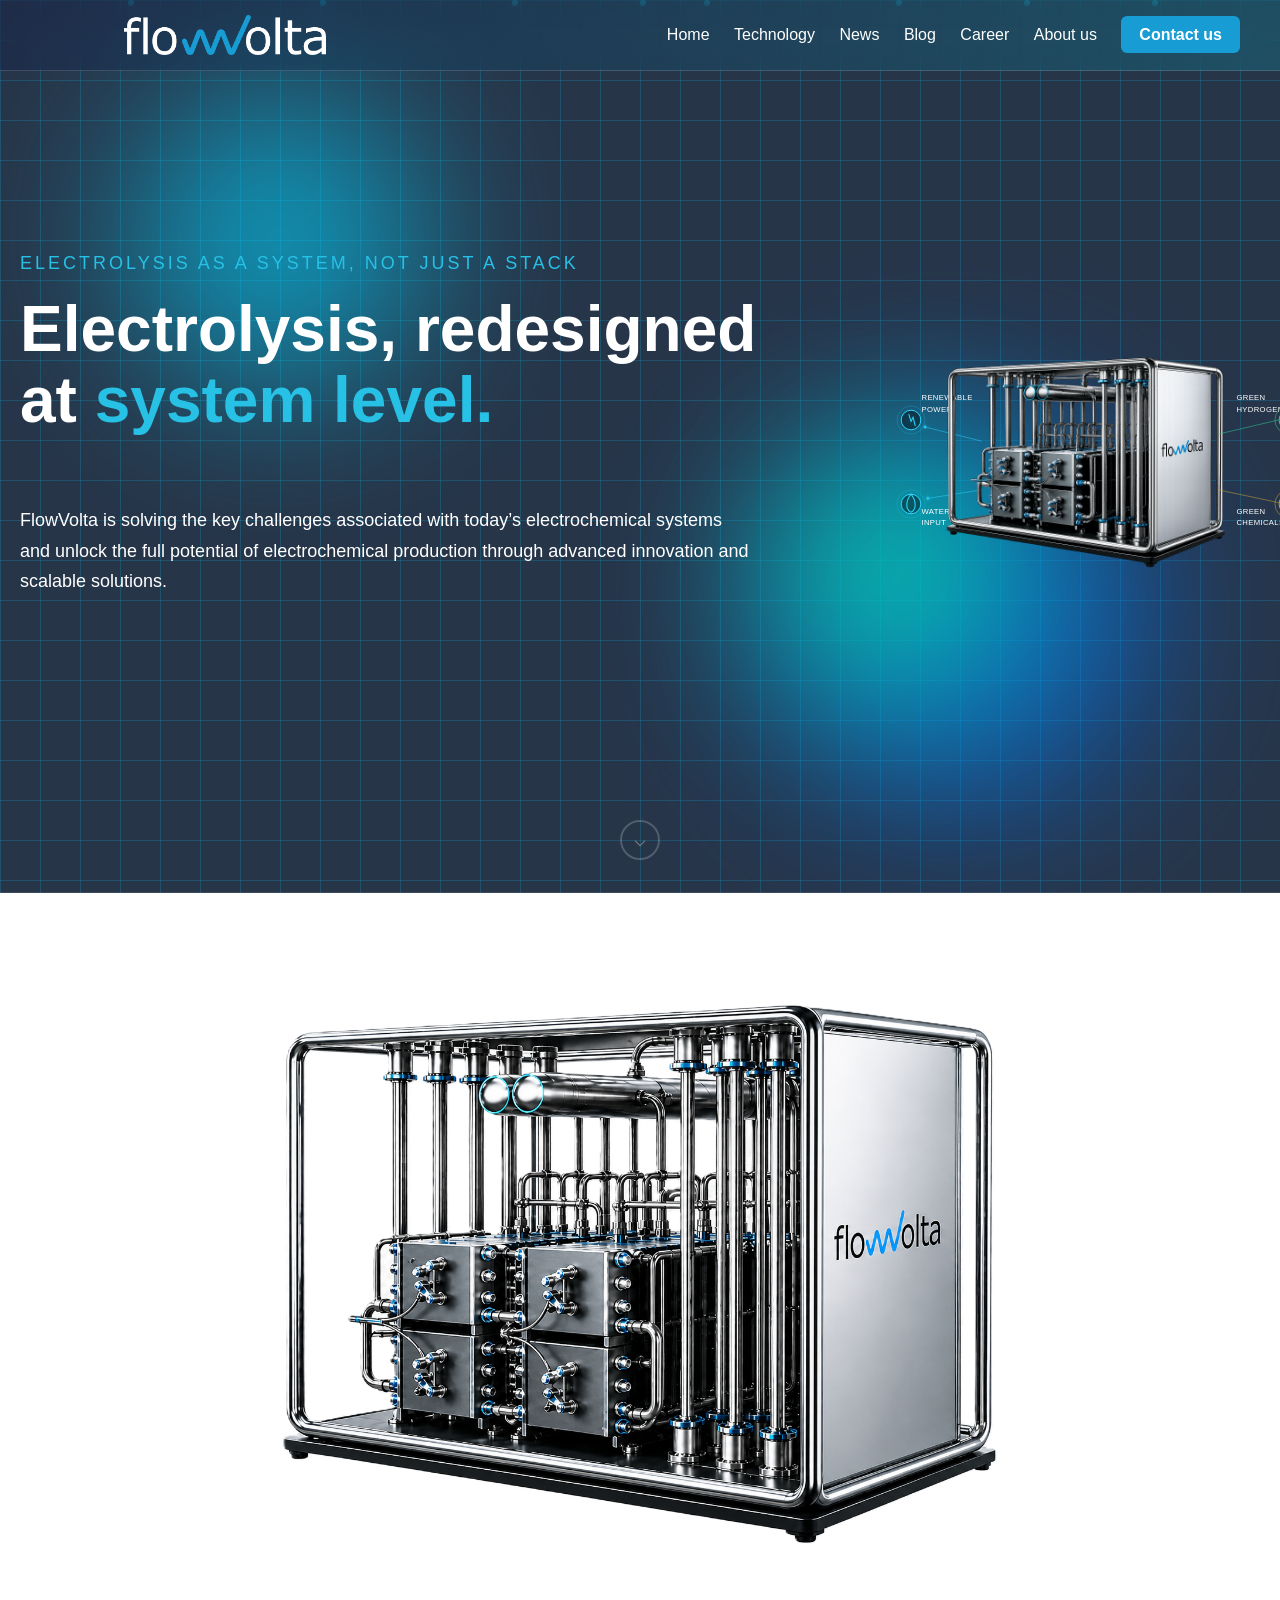
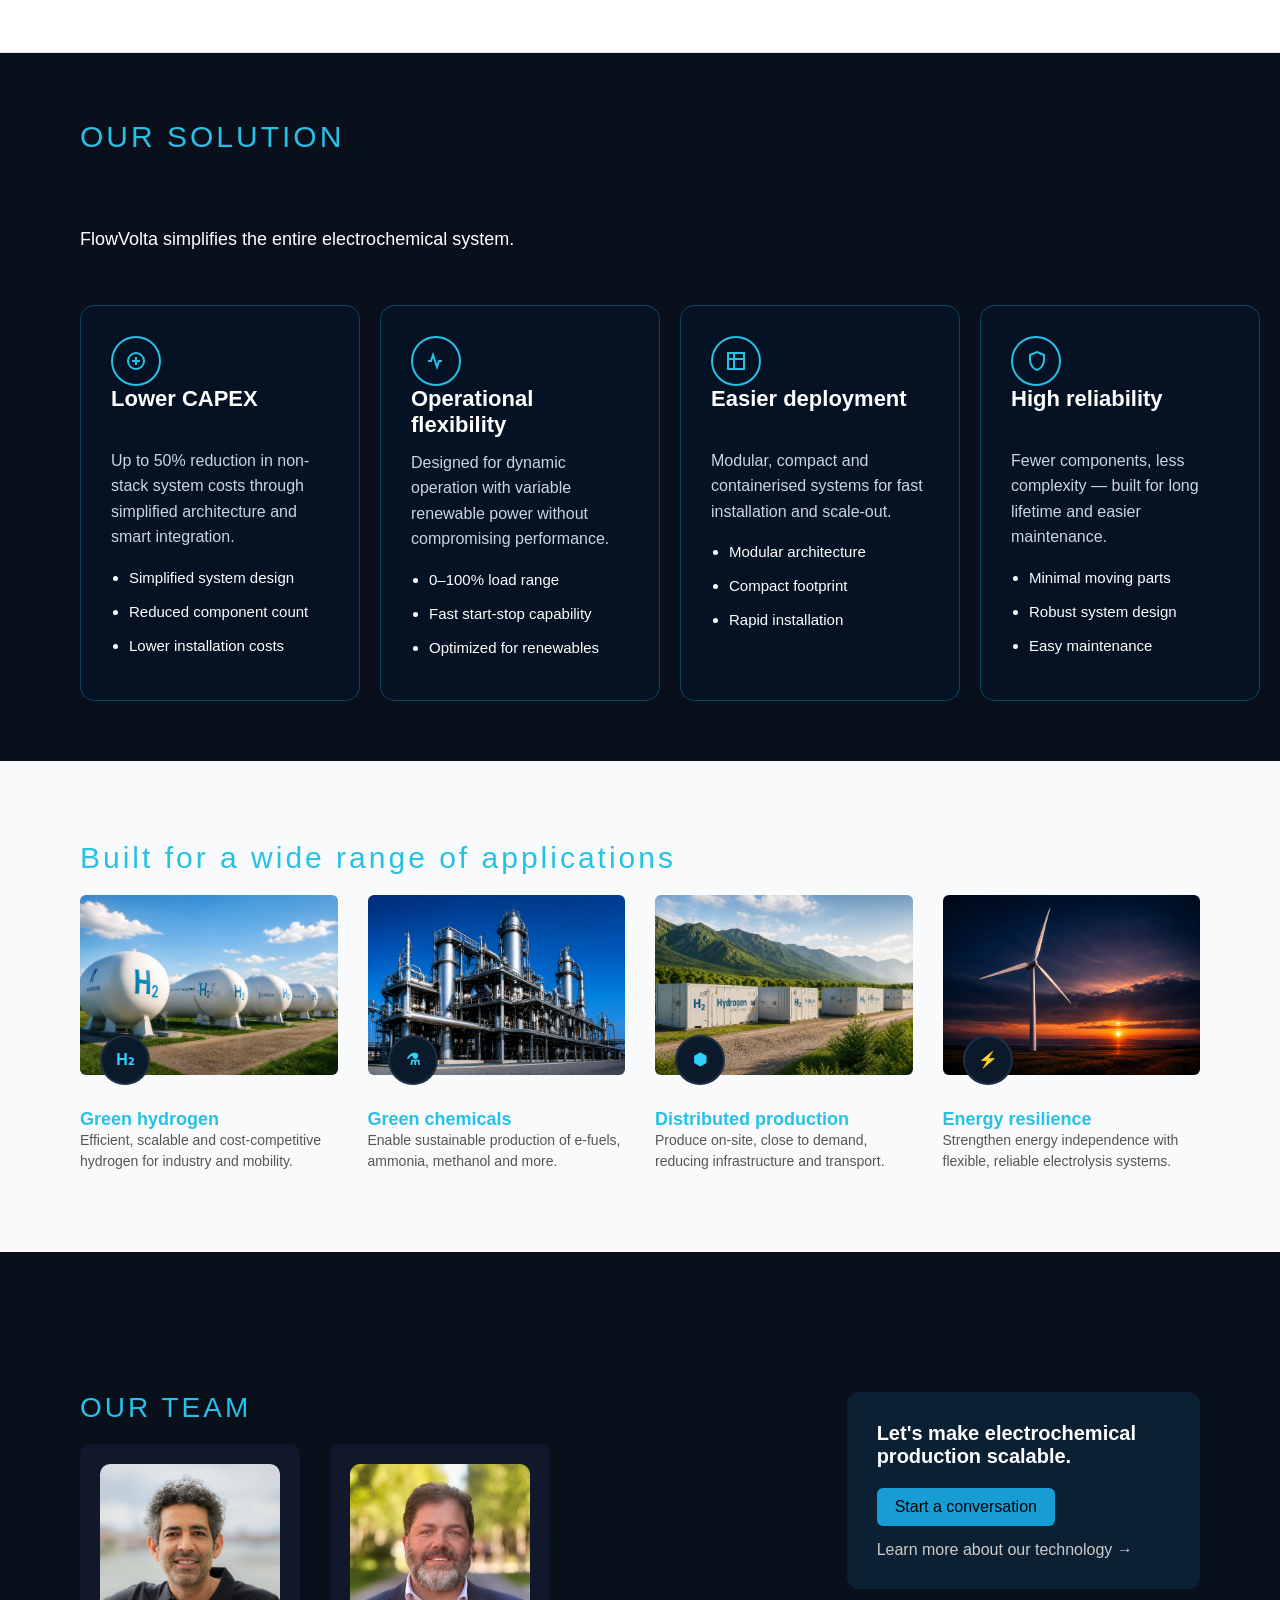
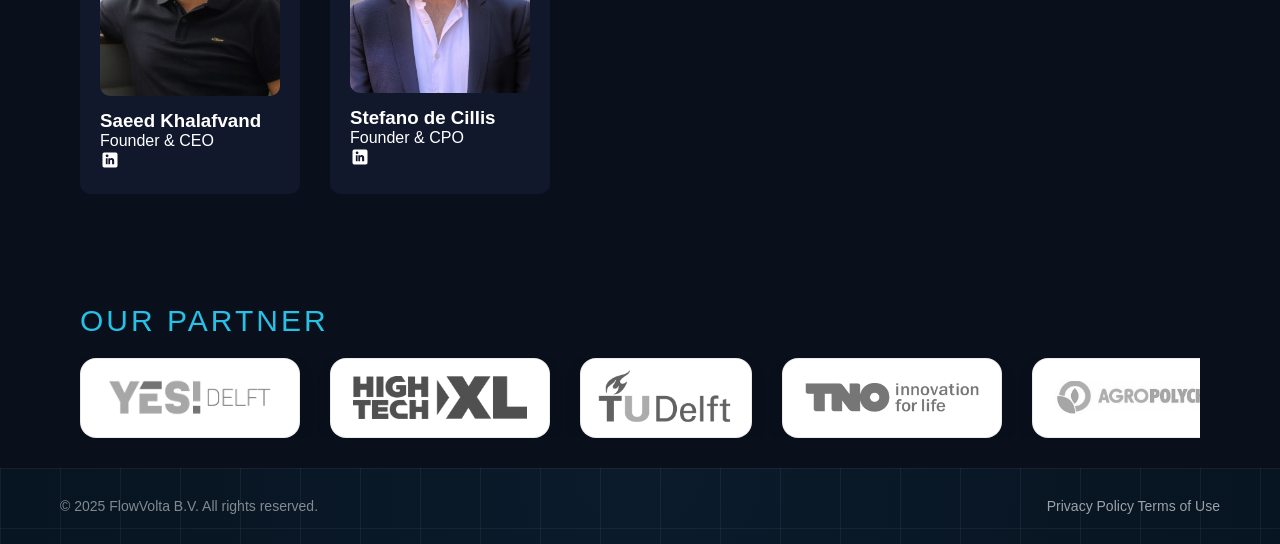
==== index.html @ 99a36519 "First commit" ====
<!DOCTYPE html>
<html lang="en">
<head>
  <meta charset="UTF-8" />
  <link rel="stylesheet" href="styles.css" />
  <meta name="viewport" content="width=device-width, initial-scale=1.0" />
  <title>FlowVolta Home</title>
  <link rel="icon" type="image/webp" href="assets/flwv.webp">
</head>

<style>
.applications {
  padding: 80px 80px;
  background: #f8fafc;
}

.applications-title {
  font-size: 14px;
  text-transform: uppercase;
  color: #2bd4ff;
  margin-bottom: 40px;
  letter-spacing: 1px;
}

.app-card-title {
  color: #27c1e6;
}

/* GRID */
.applications-grid {
  display: grid;
  grid-template-columns: repeat(4, 1fr);
  gap: 30px;
}

/* CARD */
.app-card {
  position: relative;
}

.app-card img {
  width: 100%;
  height: 180px;
  object-fit: cover;
  border-radius: 6px;
}

/* ICON */
.app-icon {
  position: absolute;
  top: 140px;
  left: 20px;
  background: #0b1a2b;
  color: #2bd4ff;
  width: 50px;
  height: 50px;
  border-radius: 50%;
  display: flex;
  align-items: center;
  justify-content: center;
  font-weight: bold;
  border: 2px solid #1f2f44;
}

/* TEXT */
.app-card h3 {
  margin-top: 30px;
  font-size: 18px;
  font-weight: 600;
}

.app-card p {
  font-size: 14px;
  color: #555;
  line-height: 1.5;
}
</style>

<body>

<header>
  <a href="index.html" class="logo">
    <img src="assets/flowvolta_logo.webp" alt="FlowVolta logo" />
    <h1></h1>
  </a>

  <nav>
    <a href="index.html">Home</a>
    <a href="technology.html">Technology</a>
    <a href="news.html">News</a>
	<a href="blog.html">Blog</a>
	<a href="career.html">Career</a>
    <a href="about.html">About us</a>
    <a href="contact.html" class="contact-btn">Contact us</a>
  </nav>
</header>

<div class="background">
  <div class="blob blob1"></div>
  <div class="blob blob2"></div>
  <div class="blob blob3"></div>

  <div class="particles">
    <span></span><span></span><span></span><span></span>
    <span></span><span></span><span></span><span></span>
  </div>
</div>

<section class="hero">

  <div class="hero-container">

    <!-- LEFT: subtitle -->
    <div class="hero-left">
      <div class="subtitle2">
        ELECTROLYSIS AS A SYSTEM, NOT JUST A STACK
      </div>
    </div>

    <!-- CENTER: main title -->
    <div class="hero-text">
      <h1>
        Electrolysis,&nbsp;redesigned<br>
        at&nbsp;<span>system&nbsp;level.</span>
      </h1>
    </div>

    <!-- RIGHT: description -->
    <div class="hero-right">
	<div class="content">
      <p>
        FlowVolta is solving the key challenges associated with today’s electrochemical systems and unlock the 
		full potential of electrochemical production through advanced innovation and scalable solutions.
      </p>
    </div>
	</div>

  </div>
<section class="electrolysis-section">
    <svg id="svgRoot" class="electrolysis-svg" viewBox="0 0 800 600" preserveAspectRatio="xMidYMid meet" role="img" aria-label="Electrolysis diagram">
      <defs>
        <!-- arrow -->
        <marker id="arrow" viewBox="0 0 10 10" refX="9" refY="5" markerWidth="6" markerHeight="6" orient="auto-start-reverse">
          <path d="M 0 0 L 10 5 L 0 10 z" fill="currentColor"/>
        </marker>

        <!-- subtle glow -->
        <filter id="softGlow">
          <feGaussianBlur id="softGlowBlur" stdDeviation="3" result="blur"/>
          <feMerge>
            <feMergeNode in="blur"/>
            <feMergeNode in="SourceGraphic"/>
          </feMerge>
        </filter>
      </defs>

      <!-- LEFT INPUTS -->
      <g class="input">
        <!-- RENEWABLE POWER -->
        <g id="gRenewable">
          <circle id="rpRing" class="node-ring" />
          <circle id="rpCore" class="node-core" />
          <circle id="rpGlow" class="node-glow" />

          <!-- icon -->
          <path id="rpIcon" stroke="currentColor" stroke-width="1.5" stroke-linecap="round" fill="none"></path>

          <text id="rpText1"></text>
          <text id="rpText2"></text>

          <path id="rpLine" class="flow-line"></path>
          <circle id="rpParticle" class="flow-particle" r="2" fill="currentColor"></circle>
        </g>

        <!-- WATER INPUT -->
        <g id="gWater">
          <circle id="wRing" class="node-ring" />
          <circle id="wCore" class="node-core" />
          <circle id="wGlow" class="node-glow" />

          <path id="wIcon" stroke="currentColor" fill="none" stroke-width="1.5"></path>

          <text id="wText1"></text>
          <text id="wText2"></text>

          <path id="wLine" class="flow-line"></path>
          <circle id="wParticle" class="flow-particle delay" r="2" fill="currentColor"></circle>
        </g>
      </g>

      <!-- CENTER IMAGE -->
       <image
    id="centerImg"
    href=""
    x="0"
    y="0"
    width="0"
    height="0"
    preserveAspectRatio="xMidYMid meet"
  />

      <!-- RIGHT OUTPUTS -->
      <g class="output1" id="gHydrogen">
        <circle id="hRing" class="node-ring" />
        <circle id="hCore" class="node-core" />
        <circle id="hGlow" class="node-glow" />

        <text id="hSymbol" text-anchor="middle"></text>
        <text id="hSub" font-size="7"></text>

        <text id="hText1"></text>
        <text id="hText2"></text>

        <path id="hLine" class="flow-line"></path>

        <!-- pulse -->
        <circle id="hPulse" class="pulse-ring"></circle>
      </g>

      <g class="output2" id="gChem">
        <circle id="cRing" class="node-ring" />
        <circle id="cCore" class="node-core" />
        <circle id="cGlow" class="node-glow" />

        <path id="cIcon" stroke="currentColor" fill="none"></path>

        <text id="cText1"></text>
        <text id="cText2"></text>

        <path id="cLine" class="flow-line"></path>

        <!-- pulse -->
        <circle id="cPulse" class="pulse-ring delay"></circle>
      </g>
    </svg>
  </section>


  <!-- Scroll button -->
  <a href="#next-section" class="scroll-wrap">
    <div class="scroll-button">
      <span>⌵</span>
    </div>
  </a>

</section>
<!---------------->

<section id="next-section" class="cube-section2">
	<img id="cube_big" src="assets/cube_big.png" alt="Cube big" style="width: 900px; height: auto;" />

</section>
<!---------------->

<div class="wrapper">
  <div class="subtitle">OUR SOLUTION</div>

  <div class="content">
    FlowVolta simplifies the entire electrochemical system.
  </div>

  <div class="container">

    <!-- Card 1 -->
    <div class="card">
      <div class="icon">
        <svg width="22" height="22" stroke="#27c1e6" fill="none" stroke-width="2">
          <circle cx="11" cy="11" r="8" />
          <path d="M11 7v8M7 11h8" />
        </svg>
      </div>

      <h3>Lower CAPEX</h3>
      <p>
        Up to 50% reduction in non-stack system costs through simplified architecture and smart integration.
      </p>

      <ul>
        <li>Simplified system design</li>
        <li>Reduced component count</li>
        <li>Lower installation costs</li>
      </ul>
    </div>

    <!-- Card 2 -->
    <div class="card">
      <div class="icon">
        <svg width="22" height="22" stroke="#27c1e6" fill="none" stroke-width="2">
          <path d="M3 11h3l2-6 4 12 2-6h3" />
        </svg>
      </div>

      <h3>Operational flexibility</h3>
      <p>
        Designed for dynamic operation with variable renewable power without compromising performance.
      </p>

      <ul>
        <li>0–100% load range</li>
        <li>Fast start-stop capability</li>
        <li>Optimized for renewables</li>
      </ul>
    </div>

    <!-- Card 3 -->
    <div class="card">
      <div class="icon">
        <svg width="22" height="22" stroke="#27c1e6" fill="none" stroke-width="2">
          <path d="M3 3h16v16H3z" />
          <path d="M3 9h16M9 3v16" />
        </svg>
      </div>

      <h3>Easier deployment</h3>
      <p>
        Modular, compact and containerised systems for fast installation and scale-out.
      </p>

      <ul>
        <li>Modular architecture</li>
        <li>Compact footprint</li>
        <li>Rapid installation</li>
      </ul>
    </div>

    <!-- Card 4 -->
    <div class="card">
      <div class="icon">
        <svg width="22" height="22" stroke="#27c1e6" fill="none" stroke-width="2">
          <path d="M12 2l7 3v5c0 5-3.5 9-7 10-3.5-1-7-5-7-10V5l7-3z" />
        </svg>
      </div>

      <h3>High reliability</h3>
      <p>
        Fewer components, less complexity — built for long lifetime and easier maintenance.
      </p>

      <ul>
        <li>Minimal moving parts</li>
        <li>Robust system design</li>
        <li>Easy maintenance</li>
      </ul>
    </div>

  </div>
</div>

<!--------application-------->
<section class="applications">

   <div class="subtitle">Built for a wide range of applications</div>

  <div class="applications-grid">
    
    <div class="app-card">
      <img src="assets/application/pic1.png" alt="Green hydrogen" />
      <div class="app-icon">H₂</div>
      <h3 class="app-card-title">Green hydrogen</h3>
      <p>Efficient, scalable and cost-competitive hydrogen for industry and mobility.</p>
    </div>

    <div class="app-card">
      <img src="assets/application/pic2.png" alt="Green chemicals" />
      <div class="app-icon">⚗</div>
      <h3 class="app-card-title">Green chemicals</h3>
      <p>Enable sustainable production of e-fuels, ammonia, methanol and more.</p>
    </div>

    <div class="app-card">
      <img src="assets/application/pic3.png" alt="Distributed production" />
      <div class="app-icon">⬢</div>
      <h3 class="app-card-title">Distributed production</h3>
      <p>Produce on-site, close to demand, reducing infrastructure and transport.</p>
    </div>

    <div class="app-card">
      <img src="assets/application/pic4.png" alt="Energy resilience" />
      <div class="app-icon">⚡</div>
      <h3 class="app-card-title">Energy resilience</h3>
      <p>Strengthen energy independence with flexible, reliable electrolysis systems.</p>
    </div>

  </div>
</section>
<!--------ourteam-------->


<section class="ourteam">
    <div class="team-layout">
        
        <!-- LEFT SIDE -->
        <div class="team-left">
			<div class="subtitle">OUR TEAM</div>

			<div class="team">

				<div class="team-card">
					<img src="assets/saeed.jpg">
					<h3>Saeed Khalafvand</h3>
					<p>Founder & CEO</p>				
					
					<a href="https://www.linkedin.com/in/saeid-khalafvand/" target="_blank" class="icon-link" title="LinkedIn">
						<svg viewBox="0 0 24 24" width="20" height="20">
							<path fill="currentColor" d="M19 3A2 2 0 0 1 21 5V19a2 2 0 0 1-2 
							2H5a2 2 0 0 1-2-2V5a2 2 0 0 
							1 2-2h14zm-9 14v-7H7v7h3zm-1.5-8.3a1.7 
							1.7 0 1 0 0-3.4 1.7 1.7 0 0 
							0 0 3.4zM17 17v-4c0-2.2-1.2-3.3-2.8-3.3-1.3 
							0-1.8.7-2.1 1.2V10h-3v7h3v-3.5c0-.9.2-1.8 
							1.3-1.8 1.1 0 1.1 1 1.1 1.9V17h2.5z"/>
						</svg>
					</a>

				</div>

				<div class="team-card">
					<img src="assets/stefano.jpg">
					<h3>Stefano de Cillis</h3>
					<p>Founder & CPO</p>

					
					<a href="https://www.linkedin.com/in/stefano-de-cillis-2a3682145/" target="_blank" class="icon-link" title="LinkedIn">
						<svg viewBox="0 0 24 24" width="20" height="20">
							<path fill="currentColor" d="M19 3A2 2 0 0 1 21 5V19a2 2 0 0 1-2 
							2H5a2 2 0 0 1-2-2V5a2 2 0 0 
							1 2-2h14zm-9 14v-7H7v7h3zm-1.5-8.3a1.7 
							1.7 0 1 0 0-3.4 1.7 1.7 0 0 
							0 0 3.4zM17 17v-4c0-2.2-1.2-3.3-2.8-3.3-1.3 
							0-1.8.7-2.1 1.2V10h-3v7h3v-3.5c0-.9.2-1.8 
							1.3-1.8 1.1 0 1.1 1 1.1 1.9V17h2.5z"/>
						</svg>
					</a>
				</div>

			</div>
		</div>

        <!-- RIGHT SIDE -->
        <div class="team-cta">
            <h3>Let's make electrochemical production scalable.</h3>

            <a class="btn btn-primary" href="contact.html">
                Start a conversation
            </a>

            <a class="lk" href="technology.html">
                Learn more about our technology →
            </a>
        </div>

    </div>

</section>


</div>
<section class="partners">
  <div class="subtitle">OUR PARTNER</div>

  <div class="partners-slider">
    <div class="partners-track">

      <!-- Repeat logos -->
      <div class="partner-card"><img src="assets/partners/ydelft.png" alt="Y!Delft" /></div>
      <div class="partner-card"><img src="assets/partners/hightechxl.png" alt="HighTechXL" /></div>
	  <div class="partner-card"><img src="assets/partners/tudelft.png" alt="TuDelft" /></div>
	  <div class="partner-card"><img src="assets/partners/tno.png" alt="Tno" /></div>
	  <div class="partner-card"><img src="assets/partners/agropolychim.jpg" alt="Agropolychim" /></div>
	  <div class="partner-card"><img src="assets/partners/rabo.png" alt="Rabo" /></div>
	  <div class="partner-card"><img src="assets/partners/gemeenterott.jpg" alt="GemeenteRott" /></div>

      <!-- DUPLICATE (important for infinite scroll!) -->
      <div class="partner-card"><img src="assets/partners/ydelft.png" alt="Y!Delft" /></div>
      <div class="partner-card"><img src="assets/partners/hightechxl.png" alt="HighTechXL" /></div>
	  <div class="partner-card"><img src="assets/partners/tudelft.png" alt="TuDelft" /></div>
	  <div class="partner-card"><img src="assets/partners/tno.png" alt="Tno" /></div>
	  <div class="partner-card"><img src="assets/partners/agropolychim.jpg" alt="Agropolychim" /></div>
	  <div class="partner-card"><img src="assets/partners/rabo.png" alt="Rabo" /></div>
	  <div class="partner-card"><img src="assets/partners/gemeenterott.jpg" alt="GemeenteRott" /></div>

    </div>
  </div>
  
</section>



<script>
window.addEventListener("scroll", function () {
  const section = document.getElementById("next-section");
  if (!section) return;

  const rect = section.getBoundingClientRect();
  const windowHeight = window.innerHeight;

  let progress = 0;
  if (rect.top < windowHeight) {
    progress = (windowHeight - rect.top) / windowHeight;
  }

  const move = Math.min(progress * 80, 80);
  section.style.transform = `translateY(${-move}px)`;
});
	/* =========================================================
       SVG: ALL DRAWING VALUES DEFINED AS VARIABLES (CONFIG OBJECT)
       ========================================================= */
    const CONFIG = {
      svg: {
        viewBox: { x: 50, y: 0, w: 740, h: 600 }
      },
	  

      visuals: {
        inputColor:  "#2DD4FF",
        output1Color:"#34D399",
        output2Color:"#D4AF37",
        textColor:   "#ffffff",

        textSizePx:  11,
        letterSpacingPx: 0.5,

        glowBlurPx:  6,
        glowOpacity: 0.08,
        softGlowStdDev: 3
      },

      anim: {
        flowDurationS: 2.5,
        pulseDurationS: 2.2
      },

      
	  centerImage: {
	    href: "assets/cube.png",
	    cx: 350,   // middle of the diagram (between arrows)
	    cy: 320,
	    width: 500
	  },


      nodes: {
        rRing: 20,
        rCore: 14,
        rGlow: 10
      },

      renewablePower: {
        node: { cx: 100, cy: 260 },
        iconPathD: "M 97 252 L 100 262 L 103 256 L 106 268",
        text: [
          { str: "RENEWABLE", x: 115, y: 232 },
          { str: "POWER",     x: 115, y: 248 }
        ],
        linePathD: "M 120 270 L 200 290",
        particleR: 2
      },

      waterInput: {
        node: { cx: 100, cy: 380 },
        iconPathD: "M 100 366 C 92 376, 92 388, 100 392 C 108 388, 108 376, 100 366 Z",
        text: [
          { str: "WATER", x: 115, y: 394 },
          { str: "INPUT", x: 115, y: 410 }
        ],
        linePathD: "M 124 372 L 200 360",
        particleR: 2
      },

      hydrogen: {
        node: { cx: 640, cy: 260 },
        symbol: { str: "H",  x: 640, y: 258 },
        sub:    { str: "2",  x: 648, y: 266, fontSize: 7 },
        text: [
          { str: "GREEN",    x: 565, y: 232 },
          { str: "HYDROGEN", x: 565, y: 248 }
        ],
        linePathD: "M 540 280 L 625 260",
        pulse: { r0: 20, r1: 34 } // used by JS animation hook (see below)
      },

      chemicals: {
        node: { cx: 640, cy: 380 },
        iconPathD: "M 634 366 L 634 374 L 628 388 L 652 388 L 646 374 L 646 366 Z",
        text: [
          { str: "GREEN",     x: 565, y: 394 },
          { str: "CHEMICALS", x: 565, y: 410 }
        ],
        linePathD: "M 540 360 L 625 378",
        pulse: { r0: 20, r1: 34 }
      }
    };

    /* -----------------------------
       APPLY VARIABLES TO DOM
       ----------------------------- */
    const $ = (id) => document.getElementById(id);
	function applyRenewable() {
	  const n = CONFIG.renewablePower.node;
	  const r = CONFIG.nodes;
	  const img = getImageBounds();

	  setCircle("rpRing", n.cx, n.cy, r.rRing);
	  setCircle("rpCore", n.cx, n.cy, r.rCore);
	  setCircle("rpGlow", n.cx, n.cy, r.rGlow);

	  setPathD("rpIcon", CONFIG.renewablePower.iconPathD);

	  const t = CONFIG.renewablePower.text;
	  setText("rpText1", t[0].str, t[0].x, t[0].y);
	  setText("rpText2", t[1].str, t[1].x, t[1].y);

	  // 🔥 dynamic arrow to image
	  const d = `M ${n.cx + 20} ${n.cy} L ${img.left - 10} ${n.cy + 20}`;
	  setPathD("rpLine", d);

	  setAttr("rpParticle", "r", CONFIG.renewablePower.particleR);
	  setMotionPath("rpParticle", d);
	}
	function getImageBounds() {
	  const img = CONFIG.centerImage;
	  const size = img.width;

	  return {
		left:   img.cx - size / 2,
		right:  img.cx + size / 2,
		top:    img.cy - size / 2,
		bottom: img.cy + size / 2,
		cx: img.cx,
		cy: img.cy
	  };
	}

    function setAttr(id, attr, value) {
      const el = $(id);
      if (!el) return;
      el.setAttribute(attr, value);
    }

    function setText(id, str, x, y) {
      const el = $(id);
      if (!el) return;
      el.textContent = str;
      if (x != null) el.setAttribute("x", x);
      if (y != null) el.setAttribute("y", y);
    }

    function setCircle(id, cx, cy, r) {
      setAttr(id, "cx", cx);
      setAttr(id, "cy", cy);
      setAttr(id, "r",  r);
    }

    function setPathD(id, d) {
      setAttr(id, "d", d);
    }

    function setMotionPath(circleId, pathD) {
      const el = $(circleId);
      if (!el) return;
      // CSS Motion Path uses offset-path: path("...")
      el.style.offsetPath = `path("${pathD}")`;
      el.style.offsetDistance = "0%";
    }

    function applyRootVars() {
      const r = document.documentElement;

      // SVG viewBox
      const vb = CONFIG.svg.viewBox;
      $("svgRoot").setAttribute("viewBox", `${vb.x} ${vb.y} ${vb.w} ${vb.h}`);

      // Theme colors
      r.style.setProperty("--inputColor", CONFIG.visuals.inputColor);
      r.style.setProperty("--output1Color", CONFIG.visuals.output1Color);
      r.style.setProperty("--output2Color", CONFIG.visuals.output2Color);
      r.style.setProperty("--text", CONFIG.visuals.textColor);

      // Text style
      r.style.setProperty("--textSize", `${CONFIG.visuals.textSizePx}px`);
      r.style.setProperty("--letterSpacing", `${CONFIG.visuals.letterSpacingPx}px`);

      // Glow
      r.style.setProperty("--glowBlurPx", `${CONFIG.visuals.glowBlurPx}px`);
      r.style.setProperty("--glowOpacity", `${CONFIG.visuals.glowOpacity}`);
      setAttr("softGlowBlur", "stdDeviation", CONFIG.visuals.softGlowStdDev);

      // Animations
      r.style.setProperty("--flowDur", `${CONFIG.anim.flowDurationS}s`);
      r.style.setProperty("--pulseDur", `${CONFIG.anim.pulseDurationS}s`);
    }

    function applyCenterImage() {
	  const img = CONFIG.centerImage;
	  const el = $("centerImg");

	  if (!el) return;

	  el.setAttribute("href", img.href);

	  const size = img.width;

	  el.setAttribute("x", img.cx - size / 2);
	  el.setAttribute("y", img.cy - size / 2);
	  el.setAttribute("width", size);
	  el.setAttribute("height", size);
	}


    function applyRenewable() {
      const n = CONFIG.renewablePower.node;
      const r = CONFIG.nodes;

      setCircle("rpRing", n.cx, n.cy, r.rRing);
      setCircle("rpCore", n.cx, n.cy, r.rCore);
      setCircle("rpGlow", n.cx, n.cy, r.rGlow);

      setPathD("rpIcon", CONFIG.renewablePower.iconPathD);

      const t = CONFIG.renewablePower.text;
      setText("rpText1", t[0].str, t[0].x, t[0].y);
      setText("rpText2", t[1].str, t[1].x, t[1].y);

      setPathD("rpLine", CONFIG.renewablePower.linePathD);
      setAttr("rpParticle", "r", CONFIG.renewablePower.particleR);
      setMotionPath("rpParticle", CONFIG.renewablePower.linePathD);
    }

    function applyWater() {
      const n = CONFIG.waterInput.node;
      const r = CONFIG.nodes;

      setCircle("wRing", n.cx, n.cy, r.rRing);
      setCircle("wCore", n.cx, n.cy, r.rCore);
      setCircle("wGlow", n.cx, n.cy, r.rGlow);

      setPathD("wIcon", CONFIG.waterInput.iconPathD);

      const t = CONFIG.waterInput.text;
      setText("wText1", t[0].str, t[0].x, t[0].y);
      setText("wText2", t[1].str, t[1].x, t[1].y);

      setPathD("wLine", CONFIG.waterInput.linePathD);
      setAttr("wParticle", "r", CONFIG.waterInput.particleR);
      setMotionPath("wParticle", CONFIG.waterInput.linePathD);
    }

    function applyHydrogen() {
      const n = CONFIG.hydrogen.node;
      const r = CONFIG.nodes;

      setCircle("hRing", n.cx, n.cy, r.rRing);
      setCircle("hCore", n.cx, n.cy, r.rCore);
      setCircle("hGlow", n.cx, n.cy, r.rGlow);

      setText("hSymbol", CONFIG.hydrogen.symbol.str, CONFIG.hydrogen.symbol.x, CONFIG.hydrogen.symbol.y);
      setText("hSub", CONFIG.hydrogen.sub.str, CONFIG.hydrogen.sub.x, CONFIG.hydrogen.sub.y);
      setAttr("hSub", "font-size", CONFIG.hydrogen.sub.fontSize);

      const t = CONFIG.hydrogen.text;
      setText("hText1", t[0].str, t[0].x, t[0].y);
      setText("hText2", t[1].str, t[1].x, t[1].y);

      setPathD("hLine", CONFIG.hydrogen.linePathD);

      // pulse ring base circle (animated via CSS opacity)
      setCircle("hPulse", n.cx, n.cy, CONFIG.hydrogen.pulse.r0);

      // Optional: animate r using WAAPI for “true expanding ring”
      // (keeps CSS fallback working if WAAPI not supported)
      animatePulseRadius("hPulse", CONFIG.hydrogen.pulse.r0, CONFIG.hydrogen.pulse.r1, CONFIG.anim.pulseDurationS * 1000);
    }

    function applyChemicals() {
      const n = CONFIG.chemicals.node;
      const r = CONFIG.nodes;

      setCircle("cRing", n.cx, n.cy, r.rRing);
      setCircle("cCore", n.cx, n.cy, r.rCore);
      setCircle("cGlow", n.cx, n.cy, r.rGlow);

      setPathD("cIcon", CONFIG.chemicals.iconPathD);

      const t = CONFIG.chemicals.text;
      setText("cText1", t[0].str, t[0].x, t[0].y);
      setText("cText2", t[1].str, t[1].x, t[1].y);

      setPathD("cLine", CONFIG.chemicals.linePathD);

      setCircle("cPulse", n.cx, n.cy, CONFIG.chemicals.pulse.r0);
      animatePulseRadius("cPulse", CONFIG.chemicals.pulse.r0, CONFIG.chemicals.pulse.r1, CONFIG.anim.pulseDurationS * 1000, 1000);
    }

    function animatePulseRadius(id, r0, r1, durationMs, delayMs = 0) {
      const el = $(id);
      if (!el) return;

      // Respect reduced motion
      if (window.matchMedia("(prefers-reduced-motion: reduce)").matches) return;

      // WAAPI: animate radius for a “real” expanding ring
      if (el.animate) {
        el.animate(
          [
            { r: r0, opacity: 0.5 },
            { r: r1, opacity: 0.0 }
          ],
          { duration: durationMs, iterations: Infinity, easing: "cubic-bezier(.2,.6,.3,1)", delay: delayMs }
        );
      }
    }

    function init() {
      applyRootVars();
      applyCenterImage();
      applyRenewable();
      applyWater();
      applyHydrogen();
      applyChemicals();
    }

    init();
	
	
	
</script>

<footer class="footer">
  <div class="footer-content">
    <div class="footer-left">
      © 2025 FlowVolta B.V. All rights reserved.
    </div>
   
	<div class="footer-right">
	  <a href="index.html">Privacy Policy</a>
	  <a href="index.html">Terms of Use</a>
	</div>
  </div>
</footer>
</body>
</html>
---- styles.css ----
/* ===== GLOBAL ===== */
* {
    margin: 0;
    padding: 0;
    box-sizing: border-box;
    font-family: "Segoe UI", sans-serif;
}

body {
    background: #1e293b;
    color: #ffffff;
    overflow-x: hidden;
}

/* ===== HEADER ===== */
header {
  position: fixed;
  top: 0;
  left: 0;
  width: 100%;
  z-index: 1000;

  display: flex;
  justify-content: space-between;
  align-items: center;

  padding: 15px 40px;

  /* ✅ gradient instead of flat color */
  background: linear-gradient(
    135deg,
    
rgba(20, 30, 70, 0.4),
    rgba(20, 120, 140, 0.4)
	
  );

  backdrop-filter: blur(12px);

  /* subtle separation */
  border-bottom: 1px solid rgba(255, 255, 255, 0.15);

  box-sizing: border-box;
}

header h1 {
    color: #00d4ff;
}

nav a {
    color: white;
    margin-left: 20px;
    text-decoration: none;
}

nav a:hover {
    color: #00d4ff;
}

/* ===== BACKGROUND GRID ===== */
.background {
    position: fixed;
    width: 100%;
    height: 100%;
    z-index: -1;
    overflow: hidden;
    background-color: #273549;

    background-image:        
		linear-gradient(rgba(0,212,255,0.18) 1px, transparent 1px),
        linear-gradient(90deg, rgba(0,212,255,0.18) 1px, transparent 1px);


    background-size: 40px 40px;
    animation: gridMove 20s linear infinite;
}

@keyframes gridMove {
    0% { background-position: 0 0, 0 0; }
    100% { background-position: 40px 40px, 40px 40px; }
}

/* ===== BLOBS ===== */
.blob {
    position: absolute;
    border-radius: 50%;
    filter: blur(80px);
    opacity: 0.6;
    animation: floatBlob 20s infinite ease-in-out;
}

.blob1 {
    width: 300px;
    height: 300px;
    background: #00d4ff;
    top: 10%;
    left: 10%;
}

.blob2 {
    width: 400px;
    height: 400px;
    background: #0077ff;
    bottom: 10%;
    right: 10%;
    animation-delay: 5s;
}

.blob3 {
    width: 250px;
    height: 250px;
    background: #00ffa6;
    top: 50%;
    left: 60%;
    animation-delay: 10s;
}

@keyframes floatBlob {
    0% { transform: translate(0,0) scale(1); }
    50% { transform: translate(60px,-80px) scale(1.1); }
    100% { transform: translate(0,0) scale(1); }
}

/* ===== PARTICLES ===== */
.particles span {
    position: absolute;
    width: 6px;
    height: 6px;
    background: #00d4ff;
    border-radius: 50%;
    animation: floatParticles 12s linear infinite;
    opacity: 0.6;
}

.particles span:nth-child(1){ left:10%; animation-delay:0s;}
.particles span:nth-child(2){ left:25%; animation-delay:2s;}
.particles span:nth-child(3){ left:40%; animation-delay:4s;}
.particles span:nth-child(4){ left:55%; animation-delay:1s;}
.particles span:nth-child(5){ left:70%; animation-delay:3s;}
.particles span:nth-child(6){ left:80%; animation-delay:5s;}
.particles span:nth-child(7){ left:90%; animation-delay:6s;}
.particles span:nth-child(8){ left:50%; animation-delay:7s;}

@keyframes floatParticles {
    0% { top: 100%; transform: scale(0.5);}
    50% { transform: scale(1);}
    100% { top: -10%; transform: scale(0.3);}
}

/* ===== HERO ===== */
.hero{
height:100vh;
display:flex;
align-items:center;
justify-content:flex-start;
gap:60px;
padding:0 60px;
}

.hero-text {
    max-width: 70%;	
}

.hero-text h2 {
    font-size: 48px;
}

.hero-text span {
    color: #00d4ff;
}

.hero img{
	width:100%;
	max-width:600px;
	border-radius:15px;
	box-shadow:0 0 40px rgba(0,212,255,0.3);
}

/* ===== SECTIONS ===== */
section {
    padding: 140px 60px 80px;
}

/* ===== FEATURES ===== */
.features {
    display: grid;
    grid-template-columns: repeat(3,1fr);
    gap: 30px;
}






/* ===== FOOTER ===== */
footer {
    text-align: center;
    padding: 30px;
    background: #050910;
}

/* ===== MOBILE ===== */
@media(max-width:900px){
    .hero { flex-direction: column; text-align: center; }
    .hero-text { max-width: 100%; }
    .features { grid-template-columns: 1fr; }
    .about-content { flex-direction: column; }
}


.logo img {
    width: 370px;
    height: 40px;
    object-fit: contain;
}

.logo h1 {
    font-size: 24px;
    white-space: nowrap;
}
.logo {
    display: flex;
    align-items: center;
    gap: 12px;
    text-decoration: none; /* removes underline */
    color: inherit; /* keeps text white */
}
@media (max-width: 768px){
.hero{
flex-direction:column;
text-align:center;
}

.hero-title h2{
font-size:36px;
}
}
.hero-text.text p{
font-size:20px;
}



body {
    margin: 0;
    font-family: Arial, Helvetica, sans-serif;
    background: radial-gradient(circle at top, #0b1f3a, #050c18);
    color: white;
}

/* TOP TEXT */
.subtitle {
    color: #27c1e6;
    letter-spacing: 3px;
    font-size: 30px;
    margin-bottom: 20px;
	font-weight: 400;
}
.subtitle2 {
    color: #27c1e6;
    letter-spacing: 3px;
    font-size: 18px;
    margin-bottom: 20px;
	font-weight: 400;
}
.title {
    font-size: 30px;
    font-weight: 700;
    max-width: 800px;
    margin-bottom: 60px;
	 white-space: nowrap;
}

/* CONTAINER */
.wrapper {
    padding: 60px 80px;
}

/* CARDS LAYOUT */

.container {
  display: grid;
  grid-template-columns: repeat(4, 1fr); /* exactly 4 cards in one row */
  gap: 20px;
}



/* CARD */
.card {
    flex: 1;
    min-width: 280px;
    background: rgba(0, 20, 40, 0.6);
    border: 1px solid rgba(39, 193, 230, 0.3);
    padding: 30px;
    border-radius: 15px;
    transition: 0.3s ease;
}

/* HOVER EFFECT */
.card:hover {
    transform: translateY(-8px);
    border-color: #27c1e6;
    box-shadow: 0 10px 30px rgba(39,193,230,0.3);
}

/* ICON CIRCLE */
.icon {
    width: 50px;
    height: 50px;
    border: 2px solid #27c1e6;
    border-radius: 50%;
    display: flex;
    align-items: center;
    justify-content: center;
	
}

/* TEXT STYLES */

.card h3 {
    font-size: 22px;
    margin-bottom: 12px;
    min-height: 50px;   /* ✅ ADD — THIS aligns titles */
}



.card p {
    font-size: 16px;
    line-height: 1.6;
    color: #cbd5e1;
    margin-bottom: 16px;
    flex-grow: 1;  /* ✅ makes cards equal height */
}


.card ul {
    padding-left: 18px;        /* ✅ better alignment */
    margin-top: 10px;
}

.card li {
    font-size: 15px;
    line-height: 1.6;          /* ✅ consistent spacing */
    margin-bottom: 10px;       /* ✅ breathing space */
}



/* RESPONSIVE */
@media(max-width: 900px) {
    .container {
        flex-direction: column;
    }
}
.scroll-down {
    position: absolute;
    bottom: 30px;
    left: 50%;
    transform: translateX(-50%);

    font-size: 28px;
    color: #00d4ff;
    text-decoration: none;

    animation: bounce 2s infinite;
}

/* animation */
@keyframes bounce {
    0%, 100% { transform: translate(-50%, 0); }
    50% { transform: translate(-50%, 10px); }
}
html {
    scroll-behavior: smooth;
}

/* wrapper handles position + animation */
.scroll-wrap {
    position: absolute;
    bottom: 40px;
    left: 50%;
    transform: translateX(-50%);
    animation: floatY 2s ease-in-out infinite;
    text-decoration: none;
}

/* circle */
.scroll-button {
    width: 40px;
    height: 40px;

    border: 2px solid rgba(255, 255, 255, 0.2);
    border-radius: 50%;

    display: flex;
    align-items: center;
    justify-content: center;
}

/* arrow perfectly centered */
.scroll-button span {
    font-size: 20px;
    color: gray;
    line-height: 1;

    display: inline-block;
    transform: translateY(-1px); /* tweak: try -2px if needed */
}

@keyframes floatY {
    0%, 100% {
        transform: translateY(0);
    }
    50% {
        transform: translateY(10px);
    }
}
.hero {
  max-width: 1300px;
  margin: 0 auto;
  padding: 0 20px;
  color: white;
}

/* Small subtitle */
.hero-text.small {
  color: #27c1e6;
  font-size: 14px;
  letter-spacing: 1.5px;
  font-weight: 600;
  margin-bottom: 15px;
}

/* Main title */
.hero-text h1 {
  font-size: 64px;
  line-height: 1.1;
  font-weight: 700;
  margin: 0 0 20px 0;
}

/* Blue highlight word */
.hero-text span {
  color: #27c1e6;
}

/* Paragraph */
.hero-text.text p {
  font-size: 18px;
  color: #b0c7d6;
  max-width: 520px;
  line-height: 1.6;
}


/* Icons */
.icon {
  width: 50px;
  height: 50px;
  border-radius: 50%;
  display: flex;
  align-items: center;
  justify-content: center;
  font-weight: bold;
  position: relative;
}

/* Glow styles */
.icon.blue {
  color: #27c1e6;
  box-shadow: 0 0 20px #27c1e6;
  border: 1px solid #27c1e6;
}

.icon.green {
  color: #4dff88;
  box-shadow: 0 0 20px #4dff88;
  border: 1px solid #4dff88;
}

.icon.yellow {
  color: #ffd84d;
  box-shadow: 0 0 20px #ffd84d;
  border: 1px solid #ffd84d;
}

/* Labels */
.label {
  color: #c7d6e0;
  font-size: 14px;
  letter-spacing: 1px;
}

/* IO blocks */
.io-block {
  position: absolute;
  display: flex;
  align-items: center;
  gap: 12px;
}

/* Left */
.io-block.left {
  left: 40px;
}

.io-block.left.top {
  top: 60px;
}

.io-block.left.bottom {
  bottom: 80px;
}

/* Right */
.io-block.right {
  right: 40px;
  justify-content: flex-end;
}

.io-block.right.top {
  top: 60px;
}

.io-block.right.bottom {
  bottom: 80px;
}

/* Lines (dotted flow) */
.line {
  position: absolute;
  width: 200px;
  height: 1px;
  border-top: 2px dotted;
  opacity: 0.6;
}

/* Position lines */
.line.left.top {
  left: 120px;
  top: 90px;
  border-color: #27c1e6;
  transform: rotate(20deg);
}

.line.left.bottom {
  left: 120px;
  bottom: 110px;
  border-color: #27c1e6;
  transform: rotate(-20deg);
}

.line.right.top {
  right: 120px;
  top: 90px;
  border-color: #4dff88;
  transform: rotate(-20deg);
}

.line.right.bottom {
  right: 120px;
  bottom: 110px;
  border-color: #ffd84d;
  transform: rotate(20deg);
}

/* Optional animation (flow effect) */
.line {
  animation: flow 2s linear infinite;
}

@keyframes flow {
  from { background-position: 0; }
  to { background-position: 40px; }
}

/* ✅ Bigger cube */
.cube-wrapper img {
  width: 520px;      /* increase size */
  max-width: 100%;
  display: block;
}

/* IO labels base */
.io {
  position: absolute;
  font-size: 14px;
  color: #9bb2c2;
  display: flex;
  align-items: center;
  gap: 8px;
}

/* LEFT side */
.io.left {
  left: 0;
  transform: translateX(-20%);
}

.io.left.top {
  top: 35%;
}

.io.left.bottom {
  top: 60%;
}

/* RIGHT side */
.io.right {
  right: 0;
  transform: translateX(20%);
}

.io.right.top {
  top: 35%;
}

.io.right.bottom {
  top: 60%;
}

/* Highlight H2 */
.io.right.top span {
  color: #ffd84d;
  font-weight: bold;
  margin-right: 6px;
}

/* Optional: small connecting lines (visual hint) */
.io::before {
  content: "";
  width: 50px;
  height: 1px;
  background: #27c1e6;
  position: absolute;
  top: 50%;
}

/* Line directions */
.io.left::before {
  right: -55px;
}

.io.right::before {
  left: -55px;
}
.cube-section {
    display: flex;
    align-items: center;
    justify-content: space-between;

    padding: 100px 80px;
    gap: 60px;

    transition: transform 0.2s linear; 
}


.scroll-container {
    margin-top: 40px;
    text-align: center; /* center button */
    width: 100%;
}

/* LEFT (IMAGE) */
.cube-left {
    flex: 1;
    display: flex;
    justify-content: center;
}

.cube-left img {
    width: 450px;
	max-width: 100%;
    transition: transform 0.2s linear;
}

/* RIGHT (TEXT) */
.cube-right {
    flex: 1.2;             /* ✅ slightly larger than image */
    max-width: 650px;      /* ✅ wider text block */
}


.cube-right h2 {
    font-size: 32px;
    margin-bottom: 15px;
}

.cube-right p {
    font-size: 16px;
    line-height: 1.6;
    color: #cbd5e1;
    margin-bottom: 20px;
}

.cube-right ul {
    padding-left: 18px;
}

.cube-right li {
    margin-bottom: 10px;
    font-size: 15px;
}
@media (max-width: 900px) {
    .cube-section {
		display: flex;
		align-items: center;
		justify-content: space-between;

		padding: 120px 120px;   /* ✅ more horizontal space */
		gap: 80px;              /* ✅ better separation */

		max-width: 1400px;      /* ✅ control overall width */
		margin: 0 auto;         /* ✅ center section */

		transition: transform 0.2s linear;
}
}


#next-section {
  scroll-margin-top: 130px;
}

/*===========================*/
.partners {
  padding: 30px 80px;
  
}

.partners h2 {
  font-size: 64px;
  margin-bottom: 40px;
  font-weight: 300;
}

/* Slider container */
.partners-slider {
  overflow: hidden;
  position: relative;
}

/* Moving track */
.partners-track {
  display: flex;
  gap: 30px;
  width: max-content;
  animation: scrollPartners 20s linear infinite;
}

/* Cards */
.partner-card {
  max-width: 220px;
  height: 80px;
  background: #ffffff; /* keep white */
  border: 1px solid rgba(0, 0, 0, 0.08); /* subtle border */
  border-radius: 16px;

  display: flex;
  align-items: center;
  justify-content: center;

  box-shadow: 0 6px 20px rgba(0,0,0,0.05); /* soft shadow */
  transition: transform 0.3s ease;
}


.partner-card:hover img {
  filter: grayscale(0%);
  opacity: 1;
  transform: scale(1.05);
  transform:translateY(-10px);
}
/* Logos */
.partner-card img {
  max-height: 70px;
  max-width: 80%;
  filter: grayscale(100%);  /* clean look */
  opacity: 0.7;
  transition: all 0.3s ease;
}



/* Animation */
@keyframes scrollPartners {
  0% {
    transform: translateX(0);
  }
  100% {
    transform: translateX(-50%);
  }
}


/*News----------------------*/
*{margin:0;padding:0;box-sizing:border-box;font-family:"Segoe UI",sans-serif;}
body{background:#0a0f1c;color:#fff;}


nav a{color:#fff;margin-left:20px;text-decoration:none;}
nav a:hover{color:#00d4ff;}

section{
padding:140px 60px;
}

/* Make sections stand out */
.section {
    position: relative;
    z-index: 10; /* Ensures it stays above background */

    max-width: 900px;
    margin: 60px auto;
    padding: 140px 60px;

    background: rgba(255, 255, 255, 0.08); /* semi-transparent */
    backdrop-filter: blur(12px); /* glass effect */
    -webkit-backdrop-filter: blur(12px);

    border-radius: 16px;
    border: 1px solid rgba(255, 255, 255, 0.15);

    box-shadow: 0 10px 40px rgba(0, 0, 0, 0.25);

    color: white; /* ensure readability */
}

/* Headings */
.section h2 {
    font-size: 28px;
    margin-bottom: 15px;
    font-weight: 600;
}

/* Text */
.section p {
    line-height: 1.6;
    opacity: 0.9;
}

/* Make sections cleaner (less “big block” feeling) */
.section {
	max-width: 1100px;
	margin: 100px auto;
	padding: 40px 20px;
	background: none; /* ❌ remove heavy glass block */
	border: none;
	box-shadow: none;
}

/* Layout like team cards */
.section .news-item {
	background: #11182c;
	border-radius: 12px;
	padding: 20px;
	margin: 15px;
	width: 260px;
	display: inline-block;
	vertical-align: top;

	transition: 0.3s;
	border: 1px solid transparent;
	cursor: pointer;
}

/* Hover effect (same as team) */
.section .news-item:hover {
	transform: translateY(-10px);
	border: 1px solid #00d4ff;
	box-shadow: 0 10px 30px rgba(0, 212, 255, 0.2);
}

/* Text styling */
.news-item h3 {
	font-size: 18px;
	margin-bottom: 10px;
}

.news-item p {
	font-size: 14px;
	color: #aaa;
}

/* Highlight title */
.news-item:hover h3 {
	color: #00d4ff;
}

/* Closed jobs styling */
.job-item.closed {
    opacity: 0.6;
}


.ourteam {
    padding: 140px 80px 80px;
}

/* ✅ 2-column layout */
.team-layout {
    display: grid;
    grid-template-columns: 2fr 1fr; /* team bigger, CTA smaller */
    gap: 60px;
    align-items: start;

}

/* LEFT SIDE */
.team-left .subtitle {
    font-size: 28px;
    margin-bottom: 20px;
}

/* team cards */
.team {
    display: flex;
    gap: 30px;
    
}

.team-card {
    background: #11182c;
    padding: 20px;
    border-radius: 10px;
    width: 220px;
	transition: all 0.3s ease;
}

.team-card:hover {
    transform: translateY(-8px); /* lift up */
    box-shadow: 0 10px 25px rgba(0, 0, 0, 0.4);
}

.team-card img {
    width: 100%;
    border-radius: 10px;
    margin-bottom: 10px;
}

/* RIGHT CTA */
.team-cta {
    background: #0C2033;
    padding: 30px;
    border-radius: 12px;
    height: fit-content;
}

.team-cta h3 {
    margin-bottom: 20px;
    font-size: 20px;
}

.team-cta .btn {
    display: inline-block;
    background: #179DD3;
    color: #000;
    padding: 10px 18px;
    border-radius: 6px;
    text-decoration: none;
    margin-bottom: 15px;
}

.team-cta .lk {
    display: block;
    color: #ccc;
    text-decoration: none;
}

.team-cta .lk:hover {
    color: #00d4ff;
}
.email-link {
    color: white;
    display: inline-flex;
    align-items: center;
    margin-top: 10px;
}

.email-link:hover {
    color: #00d4ff;
}

.team-links {
    display: flex;
    gap: 12px;
    margin-top: 12px;
}

/* icons */
.icon-link {
    color: white;                 /* ✅ white icons */
    display: inline-flex;
    align-items: center;
    justify-content: center;
    transition: 0.3s;
}

/* hover effect */
.icon-link:hover {
    color: #00d4ff;               /* blue on hover */
    transform: scale(1.15);
}

/*contact*/
*{
margin:0;
padding:0;
box-sizing:border-box;
font-family:"Segoe UI",sans-serif;
}

body{
background:#0a0f1c;
color:#fff;
}

section{
padding:140px 60px;
}

form{
max-width:600px;
margin-top:30px;
display:flex;
flex-direction:column;
gap:15px;
}

input, textarea{
padding:12px;
border-radius:8px;
border:none;
outline:none;
background:#11182c;
color:#fff;
}

textarea{
min-height:150px;
resize:none;
}

button{
padding:12px;
border:none;
border-radius:8px;
background:#00d4ff;
color:#000;
font-weight:bold;
cursor:pointer;
transition:0.2s;
}

button:hover{
opacity:0.8;
}
.contact-btn {
	background-color: #179DD3;
	color: white;
	padding: 10px 18px;
	border-radius: 6px;
	text-decoration: none;
	font-weight: 600;
	transition: background-color 0.3s ease, transform 0.2s ease;
}

.contact-btn:hover {
	background-color: #0056b3;
	transform: translateY(-2px);
}


/*rights*/
.footer {
  position: relative;
  background: radial-gradient(circle at top, #0b1b2b, #071421);
  color: rgba(255, 255, 255, 0.7);
  padding: 30px 60px;
  font-size: 14px;
  overflow: hidden;
}

/* grid overlay */
.footer::before {
  content: "";
  position: absolute;
  inset: 0;
  background-image: 
    linear-gradient(rgba(255,255,255,0.05) 1px, transparent 1px),
    linear-gradient(to right, rgba(255,255,255,0.05) 1px, transparent 1px);
  background-size: 60px 60px;
  pointer-events: none;
}

.footer-content {
  position: relative; /* ensures content stays above grid */
  display: flex;
  justify-content: space-between;
  align-items: center;
  flex-wrap: wrap;
}

/* left text */
.footer-left {
  opacity: 0.7;
}

/* right links */

.footer-right a {
  color: rgba(255, 255, 255, 0.6);
  text-decoration: none;
  cursor: pointer;
}

.footer-right a:hover {
  color: rgba(255, 255, 255, 0.85); /* slight highlight */
}



/*************************/
.electrolysis-section {
  font-family: Inter, sans-serif;
  width: 80%;
}

/* better scaling */
.electrolysis-section svg {
  width: 160%;
  min-height: 750px;
}


/* colors */
.input { color: #2DD4FF; }
.output1 { color: #34D399; }
.output2 { color: #D4AF37; }

/* text */
.electrolysis-section text {
  fill: #ffffff;
  font-size: 11px;
  letter-spacing: 0.5px;
}

/* ---------- NODE DESIGN ---------- */

.node-ring {
  fill: none;
  stroke: currentColor;
  stroke-width: 1.2;
  opacity: 0.25;
}

.node-core {
  fill: rgba(0, 0, 0, 0.45);
  stroke: currentColor;
  stroke-width: 1.4;
}

.node-glow {
  fill: currentColor;
  opacity: 0.08;
  filter: blur(6px);
}

/* ---------- FLOW LINES ---------- */

.flow-line {
  stroke: currentColor;
  stroke-width: 1.4;
  stroke-linecap: round;
  opacity: 0.5;
}

/* ---------- FLOW PARTICLES ---------- */

.flow-particle {
  opacity: 0.9;
  filter: drop-shadow(0 0 4px currentColor);
  offset-distance: 0%;
  animation: flow 2.5s linear infinite;
}

.flow-particle.d {
  animation-delay: 0.8s;
}

@keyframes flow {
  to { offset-distance: 100%; }
}

/* ---------- PULSE ---------- */

.pulse-ring {
  transform-origin: center;
  stroke: currentColor;
  fill: none;
  stroke-width: 1.2;
  opacity: 0.4;
  animation: pulse 2.2s cubic-bezier(.2,.6,.3,1) infinite;
}

.pulse-ring.d {
  animation-delay: 1s;
}

@keyframes pulse {
  0% {
    r: 20;
    opacity: 0.5;
  }
  60% {
    r: 34;
    opacity: 0;
  }
  100% {
    r: 20;
    opacity: 0;
  }
}

/*************************/	

/* ---------- SECTION ---------- */


.cube-section2 {
  background: rgba(255, 255, 255, 1);
  padding: 80px 8%;
  display: flex;
  justify-content: center;
}

/* container layout */
.cube-container2 {
  width: 100%;
  display: flex;
  align-items: center;
  gap: 80px;
}

/* ---------- LEFT IMAGE ---------- */

.cube-left2 {
  flex: 1;
  display: flex;
  justify-content: center;
}

.cube-left2 img {
  width: 100%;
  max-width: 420px;
  border-radius: 16px;

  box-shadow:
    0 20px 40px rgba(0,0,0,0.08),
    0 8px 16px rgba(0,0,0,0.06);

  transition: transform 0.4s ease;
}

.cube-left2 img:hover {
  transform: translateY(-6px);
}

/* ---------- RIGHT TEXT ---------- */

.cube-right2 {
  flex: 1;
}

.cube-right2 h2 {
  font-size: 36px;
  font-weight: 600;
  color: #111827;
  margin-bottom: 20px;
}

.cube-right2 p {
  font-size: 16px;
  color: #4B5563;
  line-height: 1.6;
  margin-bottom: 24px;
}

.cube-right2 ul {
  list-style: none;
  padding: 0;
}

.cube-right2 li {
  position: relative;
  padding-left: 28px;
  margin-bottom: 14px;
  font-size: 16px;
  color: #1F2937;
}

.cube-right2 li::before {
  content: "";
  position: absolute;
  left: 0;
  top: 8px;
  width: 10px;
  height: 10px;
  border-radius: 50%;
  background: linear-gradient(135deg, #2DD4FF, #34D399);
}

/* ---------- RESPONSIVE ---------- */

@media (max-width: 900px) {
  .cube-container2 {
    flex-direction: column;
    text-align: center;
    gap: 40px;
  }

  .cube-right2 li {
    text-align: left;
  }
}


/*********/

.two-col {
    display: flex;
    align-items: flex-start;  /* ensures both columns align from top */
    gap: 50px;

    padding: 60px 60px;
    max-width: 1400px;
    margin: 0 auto;
}
.two-col:nth-child(even) {
  background-color: rgba(0, 0, 0, 0.2);  
}

.two-col:nth-child(odd) {
  background-color: rgba(0, 0, 0, 0);
}

 .left {
    flex: 1;
    
}

.left h2 {
    font-size: 36px;
    margin-bottom: 30px;
}




/* RIGHT */
.right {
    flex: 1.3;
}

.block {
    margin-bottom: 28px;
}

.block h3 {
    font-size: 22px;
    color: #00d4ff;
    margin-bottom: 6px;
}

.block p {
    color: #cbd5e1;
    line-height: 1.6;
}

/* LEFT SIDE */
.two-col .left {
    flex: 1.2;
}

.two-col .hero-text h2 {
    font-size: 40px;
    margin-bottom: 25px;
}



/* RIGHT SIDE */
.two-col .right {
    flex: 1;
    display: flex;
    justify-content: center;
}

.two-col .right img {
    width: 80%;
    max-width: 500px;
    border-radius: 12px;

    box-shadow: 0 10px 40px rgba(0, 212, 255, 0.25);
	margin-top: 80px; /* adjust until it aligns with text block */
}
@media (max-width: 900px) {
    .two-col {
        flex-direction: column;
        text-align: center;
    }

    .two-col .right {
        margin-top: 30px;
    }
}

.image-wrap {
    position: relative;
    width: 100%;
    max-width: 480px;
    height: 400px; /* important for positioning */
}


/* first image (top) */
.image-wrap img:nth-child(1) {
    position: absolute;
    top: 0;
    left: 0;

    width: 67%;
    border-radius: 12px;
    z-index: 2;

    box-shadow: 0 15px 40px rgba(0,0,0,0.3);
}

/* second image (bottom, offset) */
.image-wrap img:nth-child(2) {
    position: absolute;
    bottom: 0;
    right: 0;

    width: 70%;
    border-radius: 12px;
    z-index: 1;

    opacity: 0.9;

    box-shadow: 0 10px 30px rgba(0,0,0,0.25);
}

/***************************/






.content {
  max-width: 1000px;   /* 🔑 controls how wide your text is */
  width: 100%;
  line-height: 1.7;
  font-size: 18px;
  display: block !important;
  padding: 50px 0px;
}
/***************************/

.footer-container {
  display: flex;
  justify-content: center;
  align-items: center;
  gap: 80px;               /* space between logo and text */
}

/* LEFT SIDE */


.footer-left img {
  width: 80px;
  height: auto;
}


/* RIGHT SIDE */

.footer-right {
  text-align: center;  
  flex-direction: column;
  align-items: center;  
  gap: 10px;      /* less space */
  font-size: 14px; /* smaller text */
  
  
}

.footer-right p {
  margin-bottom: 15px;
  font-size: 16px;
  color: #000;
  transform: translateY(-10px);
}

/* LinkedIn icon box */

.linkedin {
  display: inline-flex;
  align-items: center;
  justify-content: center;
  border: 2px solid black;
  border-radius: 6px;
  width: 36px;
  height: 36px;
  color: black;
  transition: 0.3s;
}

.linkedin:hover {
  background: black;
  color: white;
}
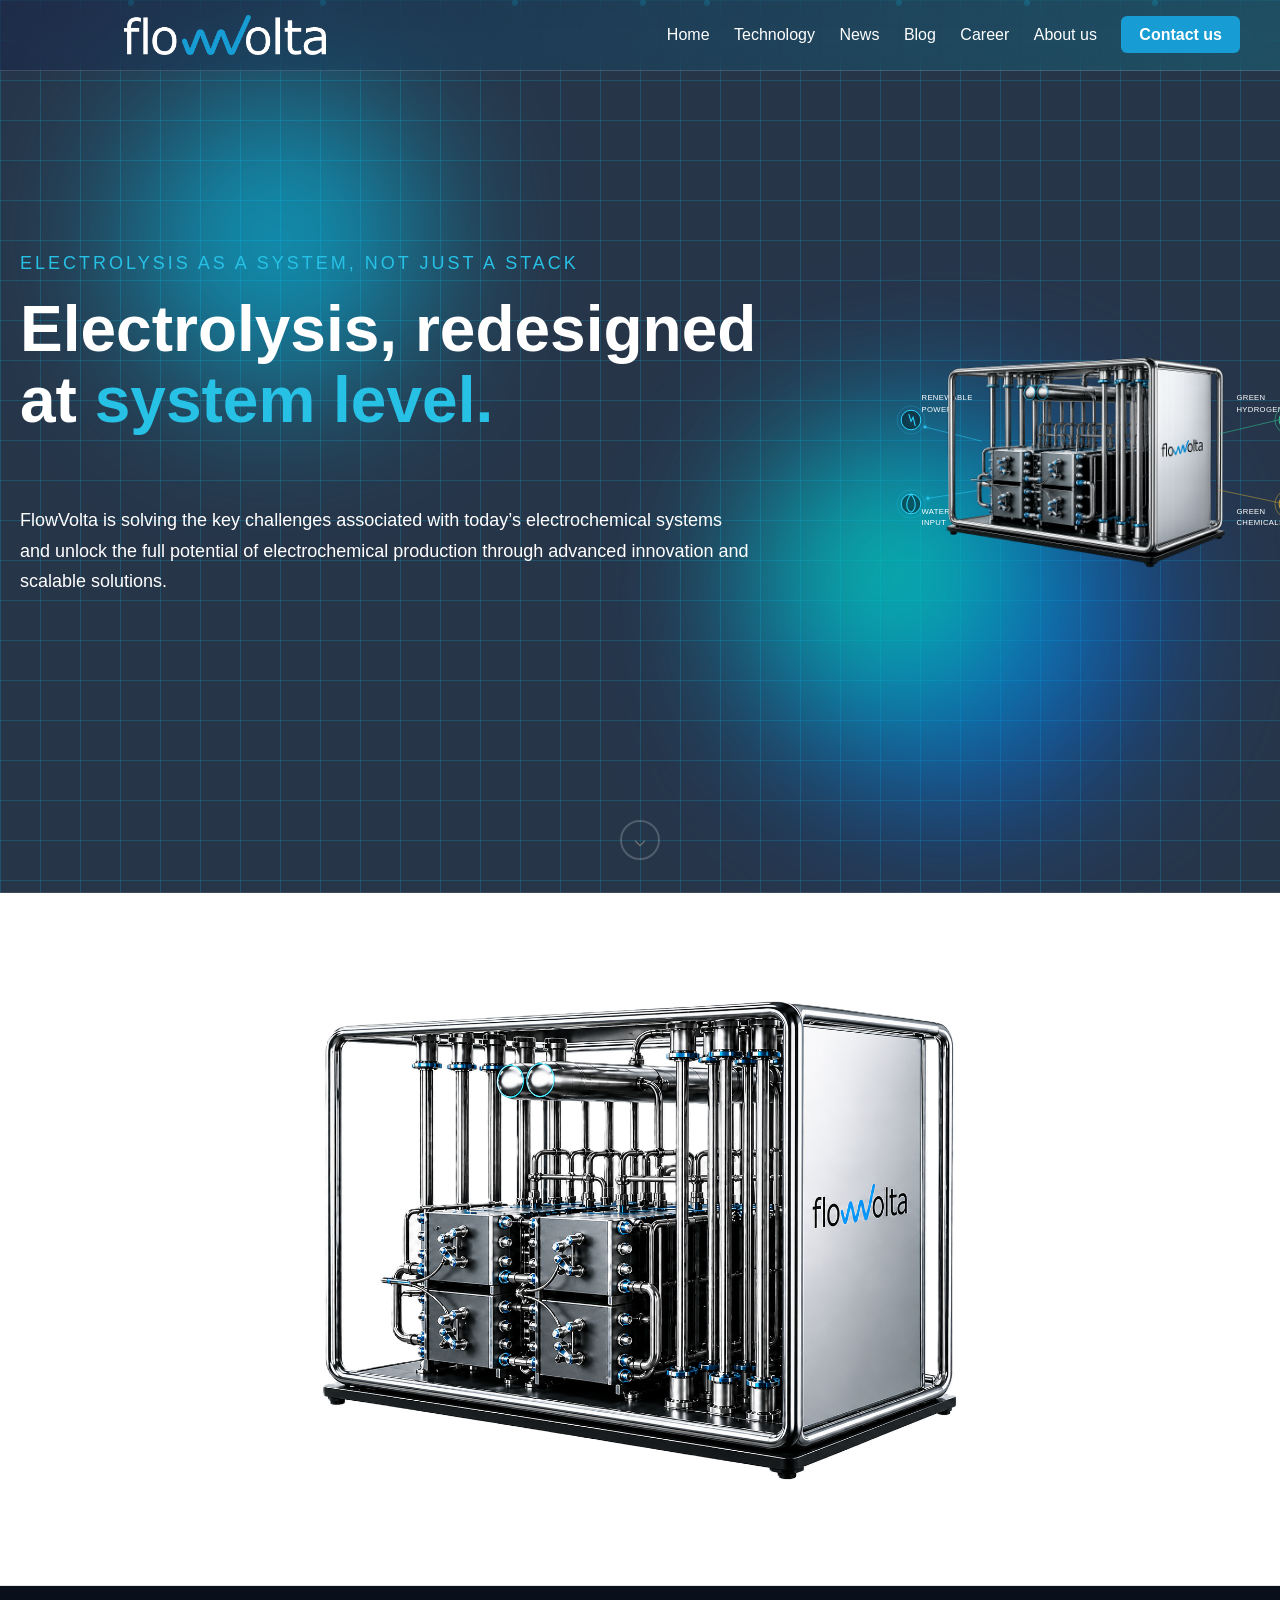
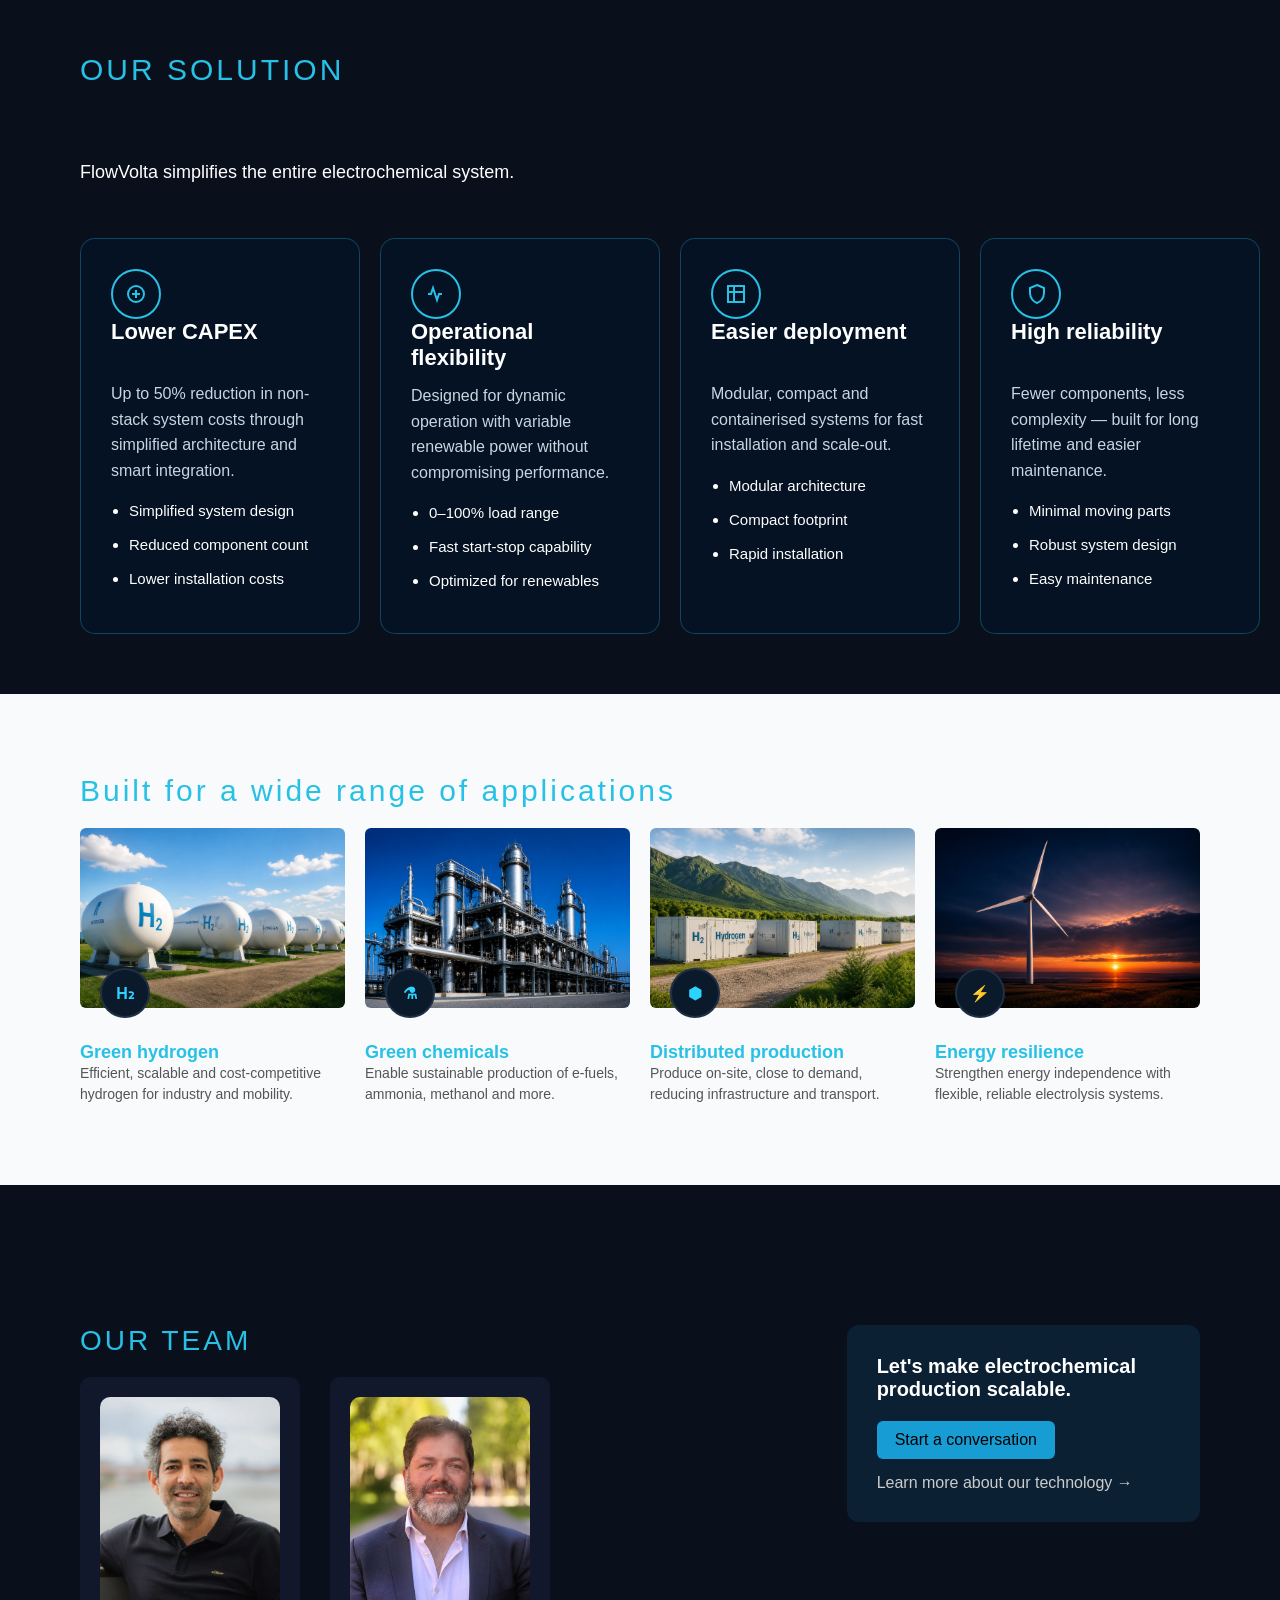
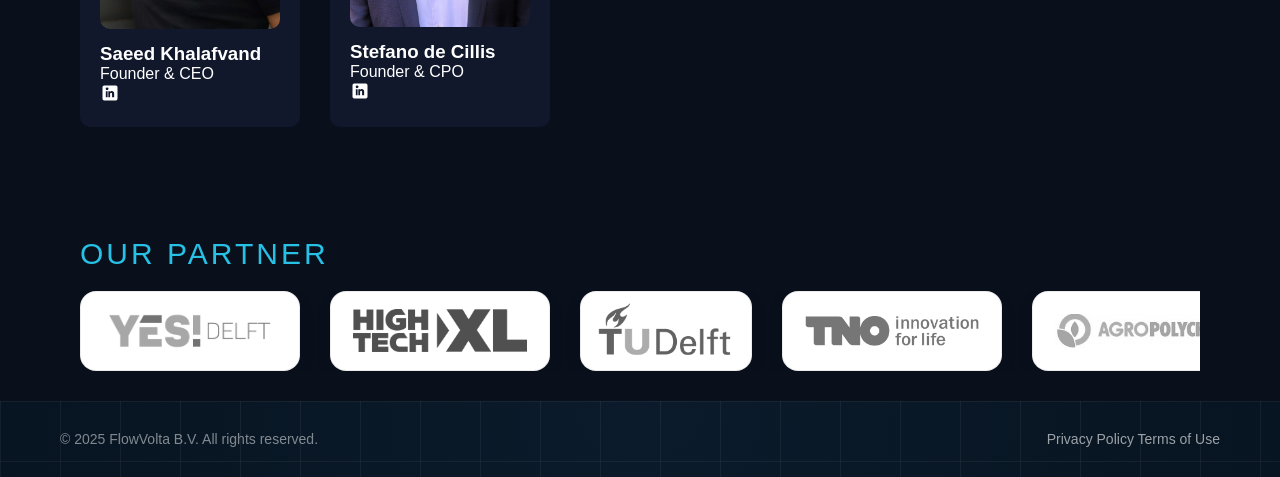
==== commit 9b76fa2e: "Mobile friendly" ====
--- a/index.html
+++ b/index.html
@@ -14,6 +14,13 @@
   background: #f8fafc;
 }
 
+@media (max-width: 768px) {
+  .applications {
+    padding: 40px 20px;
+  }
+}
+
+
 .applications-title {
   font-size: 14px;
   text-transform: uppercase;
@@ -29,8 +36,8 @@
 /* GRID */
 .applications-grid {
   display: grid;
-  grid-template-columns: repeat(4, 1fr);
-  gap: 30px;
+  grid-template-columns: repeat(auto-fit, minmax(220px, 1fr));
+  gap: 20px;
 }
 
 /* CARD */
@@ -247,7 +254,7 @@
 <!---------------->
 
 <section id="next-section" class="cube-section2">
-	<img id="cube_big" src="assets/cube_big.png" alt="Cube big" style="width: 900px; height: auto;" />
+	<img id="cube_big" src="assets/cube_big.png" alt="Cube big" style="width: 800px; height: auto;" />
 
 </section>
 <!---------------->
--- a/styles.css
+++ b/styles.css
@@ -1128,6 +1128,9 @@
 .electrolysis-section {
   font-family: Inter, sans-serif;
   width: 80%;
+  
+
+
 }
 
 /* better scaling */
@@ -1525,3 +1528,134 @@
   background: black;
   color: white;
 }
+/*Mobile friendly*/
+/* ============================= */
+/* GLOBAL MOBILE FIXES */
+/* ============================= */
+@media (max-width: 768px) {
+
+  body {
+    overflow-x: hidden;
+  }
+
+  /* HEADER */
+  header {
+    flex-direction: column;
+    padding: 15px;
+  }
+
+  nav {
+    display: flex;
+    flex-wrap: wrap;
+    justify-content: center;
+    gap: 10px;
+  }
+
+  nav a {
+    font-size: 14px;
+  }
+
+  /* HERO LAYOUT → STACK */
+  .hero-container {
+    display: flex;
+    flex-direction: column;
+    text-align: center;
+    padding: 20px;
+    gap: 20px;
+  }
+
+  .hero-left,
+  .hero-right {
+    width: 100%;
+  }
+
+  .hero-text h1 {
+    font-size: 28px;
+    line-height: 1.2;
+  }
+
+  /* SVG → scale nicely */
+  .electrolysis-svg {
+    width: 100%;
+    height: auto;
+  }
+
+  /* SCROLL BUTTON */
+  .scroll-button {
+    width: 45px;
+    height: 45px;
+  }
+
+  /* CUBE IMAGE */
+  #cube_big {
+    width: 100%;
+    max-width: 350px;
+  }
+
+  /* SOLUTION CARDS */
+  .container {
+    display: flex;
+    flex-direction: column;
+    gap: 20px;
+  }
+
+  .card {
+    width: 100%;
+  }
+
+  /* APPLICATION GRID → 1 COLUMN */
+  .applications {
+    padding: 40px 20px;
+  }
+
+  .applications-grid {
+    grid-template-columns: 1fr;
+  }
+
+  /* TEAM SECTION */
+  .team-layout {
+    display: flex;
+    flex-direction: column;
+    gap: 30px;
+  }
+
+  .team {
+    display: flex;
+    flex-direction: column;
+    gap: 20px;
+  }
+
+  .team-card img {
+    width: 100%;
+  }
+
+  /* PARTNER LOGOS */
+  .partners-track {
+    gap: 20px;
+  }
+
+  .partner-card img {
+    height: 30px;
+  }
+
+  /* FOOTER */
+  .footer-content {
+    flex-direction: column;
+    text-align: center;
+    gap: 10px;
+  }
+}
+
+@media (max-width: 768px) {
+  h1 {
+    font-size: 28px;
+  }
+
+  h3 {
+    font-size: 18px;
+  }
+
+  p {
+    font-size: 14px;
+  }
+}
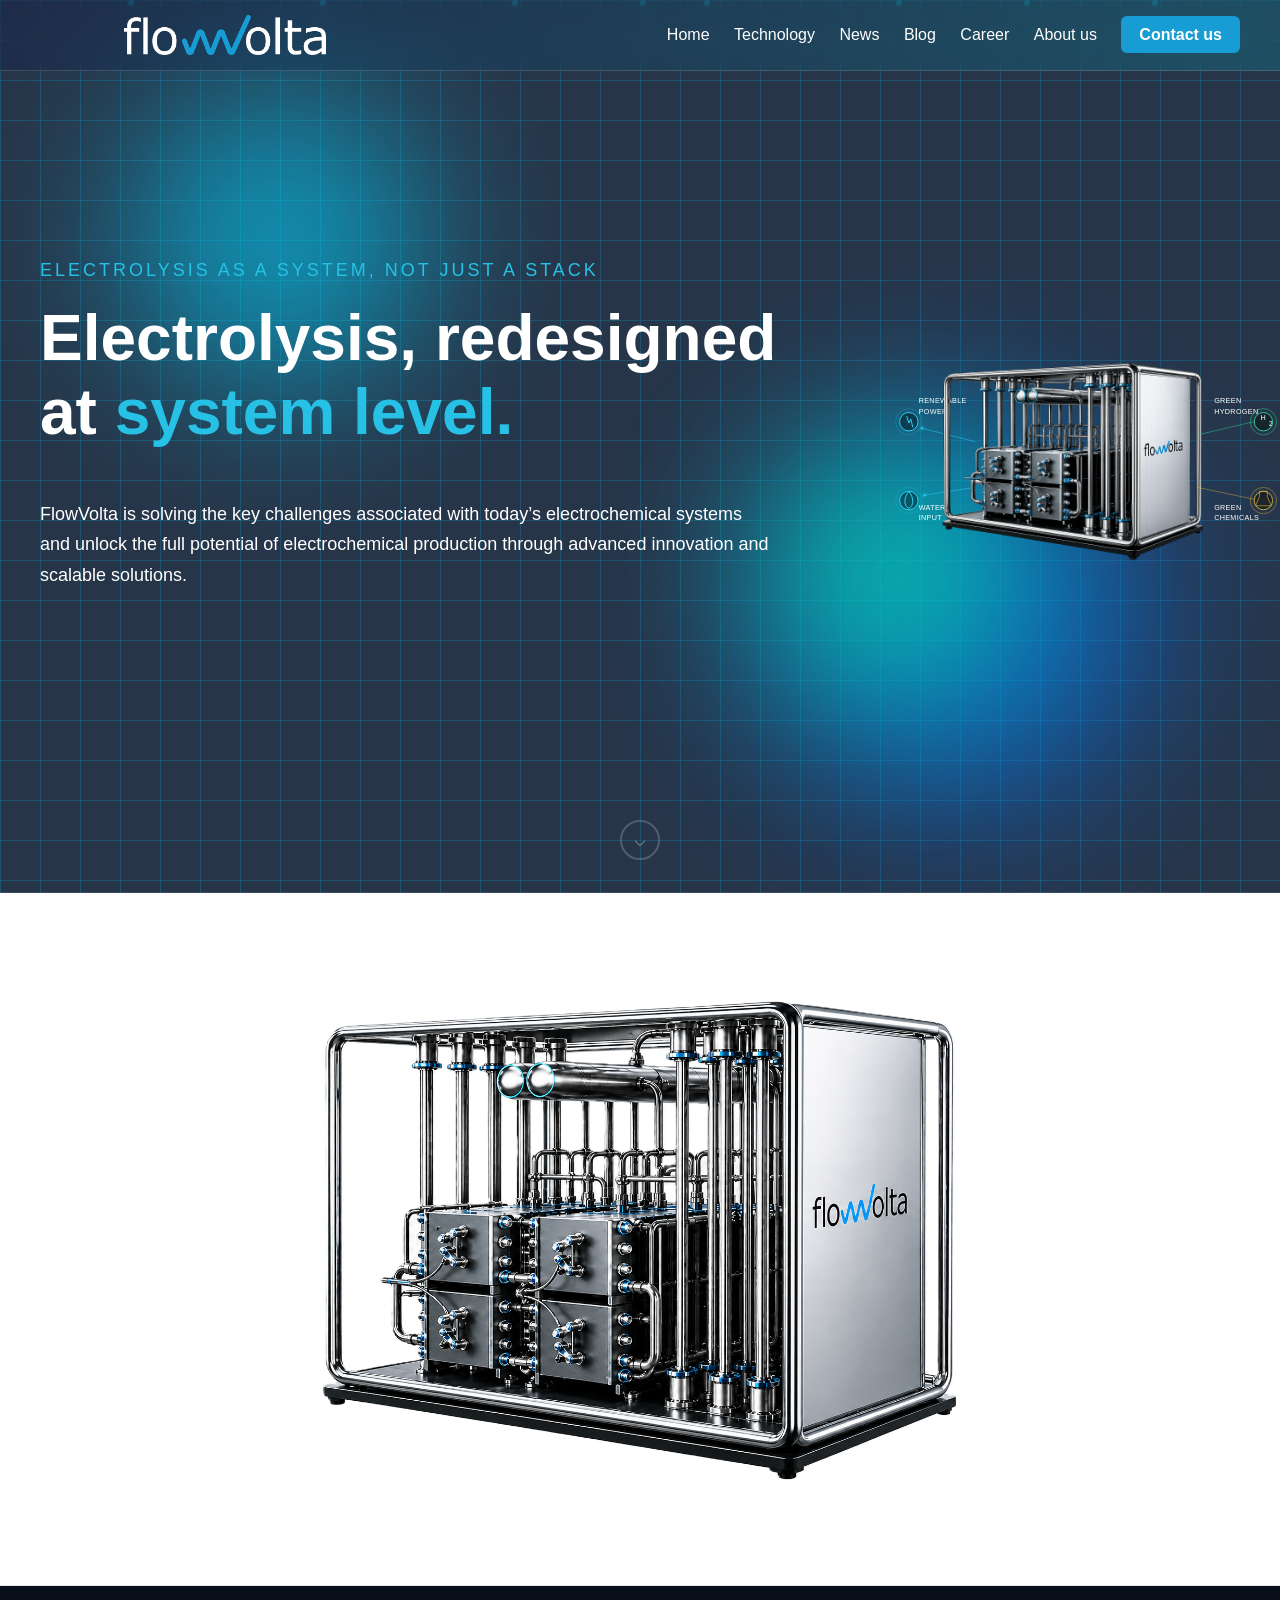
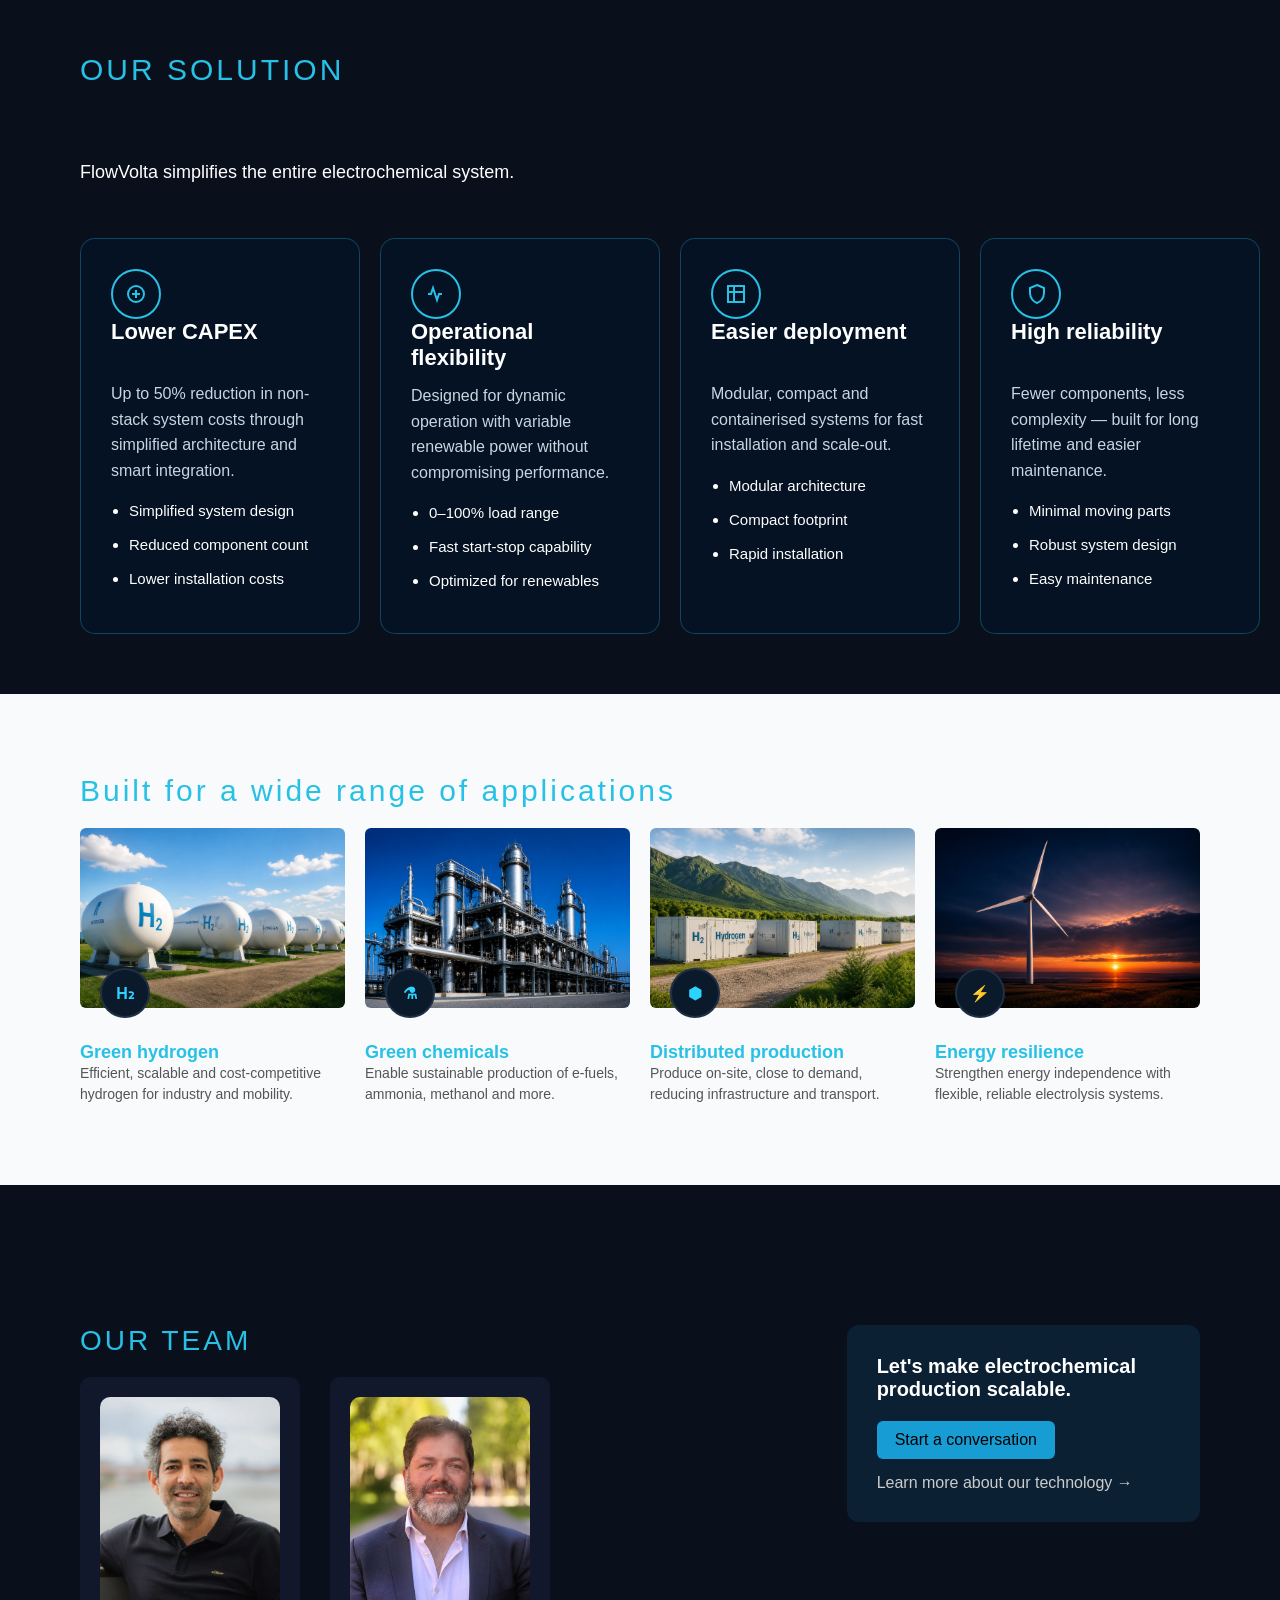
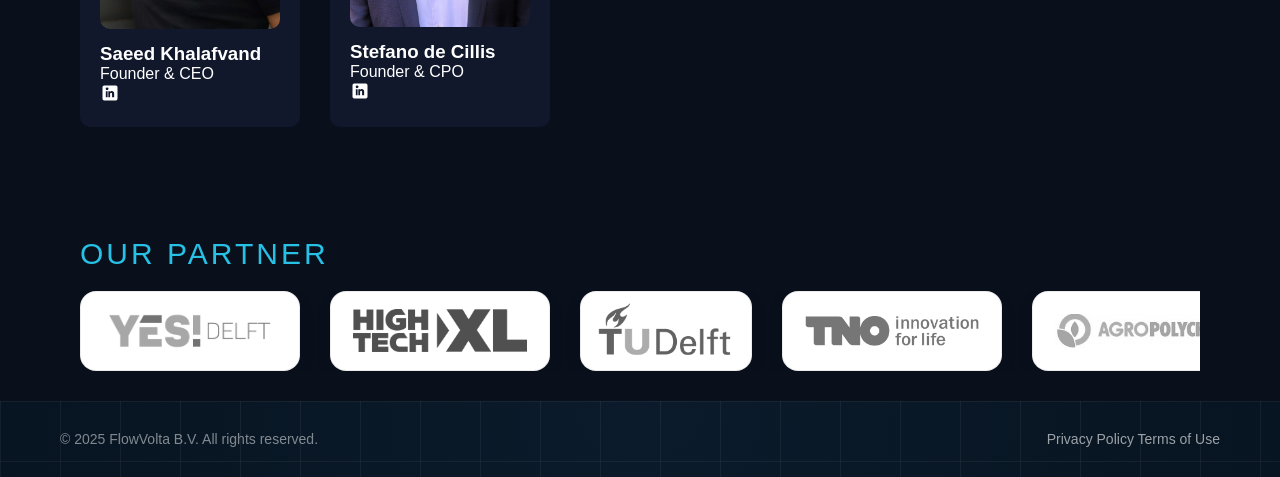
==== commit ed6863a2: "Mobile friendly" ====
--- a/index.html
+++ b/index.html
@@ -6,6 +6,7 @@
   <meta name="viewport" content="width=device-width, initial-scale=1.0" />
   <title>FlowVolta Home</title>
   <link rel="icon" type="image/webp" href="assets/flwv.webp">
+  <meta name="viewport" content="width=device-width, initial-scale=1.0">
 </head>
 
 <style>
--- a/styles.css
+++ b/styles.css
@@ -202,7 +202,7 @@
 
 /* ===== MOBILE ===== */
 @media(max-width:900px){
-    .hero { flex-direction: column; text-align: center; }
+    .hero { text-align: center; }
     .hero-text { max-width: 100%; }
     .features { grid-template-columns: 1fr; }
     .about-content { flex-direction: column; }
@@ -217,7 +217,7 @@
 
 .logo h1 {
     font-size: 24px;
-    white-space: nowrap;
+    word-break: break-word;
 }
 .logo {
     display: flex;
@@ -269,7 +269,7 @@
     font-weight: 700;
     max-width: 800px;
     margin-bottom: 60px;
-	 white-space: nowrap;
+	word-break: break-word;
 }
 
 /* CONTAINER */
@@ -281,8 +281,22 @@
 
 .container {
   display: grid;
-  grid-template-columns: repeat(4, 1fr); /* exactly 4 cards in one row */
+  grid-template-columns: repeat(4, 1fr);
   gap: 20px;
+}
+
+/* tablet */
+@media (max-width: 1024px) {
+  .container {
+    grid-template-columns: repeat(2, 1fr);
+  }
+}
+
+/* mobile */
+@media (max-width: 600px) {
+  .container {
+    grid-template-columns: 1fr;
+  }
 }
 
 
@@ -419,10 +433,28 @@
     }
 }
 .hero {
-  max-width: 1300px;
-  margin: 0 auto;
-  padding: 0 20px;
-  color: white;
+  display: flex;
+  align-items: center;
+  justify-content: space-between;
+  gap: 40px;
+  padding: 0 40px;
+}
+
+.hero-text h1 {
+  font-size: 64px;
+}
+
+/* mobile */
+@media (max-width: 768px) {
+  .hero {
+    flex-direction: column;
+    text-align: center;
+    padding: 20px;
+  }
+
+  .hero-text h1 {
+    font-size: 32px;
+  }
 }
 
 /* Small subtitle */
@@ -433,14 +465,17 @@
   font-weight: 600;
   margin-bottom: 15px;
 }
-
-/* Main title */
+img {
+  max-width: 100%;
+  height: auto;
+}
+/* Main title
 .hero-text h1 {
   font-size: 64px;
   line-height: 1.1;
   font-weight: 700;
   margin: 0 0 20px 0;
-}
+} */
 
 /* Blue highlight word */
 .hero-text span {
@@ -657,7 +692,13 @@
 
     transition: transform 0.2s linear; 
 }
-
+@media (max-width: 768px) {
+  .cube-section {
+    flex-direction: column;
+    padding: 60px 20px;
+    gap: 30px;
+  }
+}
 
 .scroll-container {
     margin-top: 40px;
@@ -816,7 +857,7 @@
 
     max-width: 900px;
     margin: 60px auto;
-    padding: 140px 60px;
+    padding: 100px 40px;
 
     background: rgba(255, 255, 255, 0.08); /* semi-transparent */
     backdrop-filter: blur(12px); /* glass effect */
@@ -828,6 +869,11 @@
     box-shadow: 0 10px 40px rgba(0, 0, 0, 0.25);
 
     color: white; /* ensure readability */
+}
+@media (max-width: 768px) {
+  section {
+    padding: 60px 20px;
+  }
 }
 
 /* Headings */
@@ -1568,11 +1614,11 @@
   .hero-right {
     width: 100%;
   }
-
+/*
   .hero-text h1 {
     font-size: 28px;
     line-height: 1.2;
-  }
+  }*/
 
   /* SVG → scale nicely */
   .electrolysis-svg {
@@ -1592,12 +1638,7 @@
     max-width: 350px;
   }
 
-  /* SOLUTION CARDS */
-  .container {
-    display: flex;
-    flex-direction: column;
-    gap: 20px;
-  }
+
 
   .card {
     width: 100%;
@@ -1659,3 +1700,15 @@
     font-size: 14px;
   }
 }
+@media (max-width: 768px) {
+  header {
+    flex-direction: column;
+    gap: 10px;
+    padding: 10px 20px;
+  }
+
+  nav {
+    flex-wrap: wrap;
+    justify-content: center;
+  }
+}
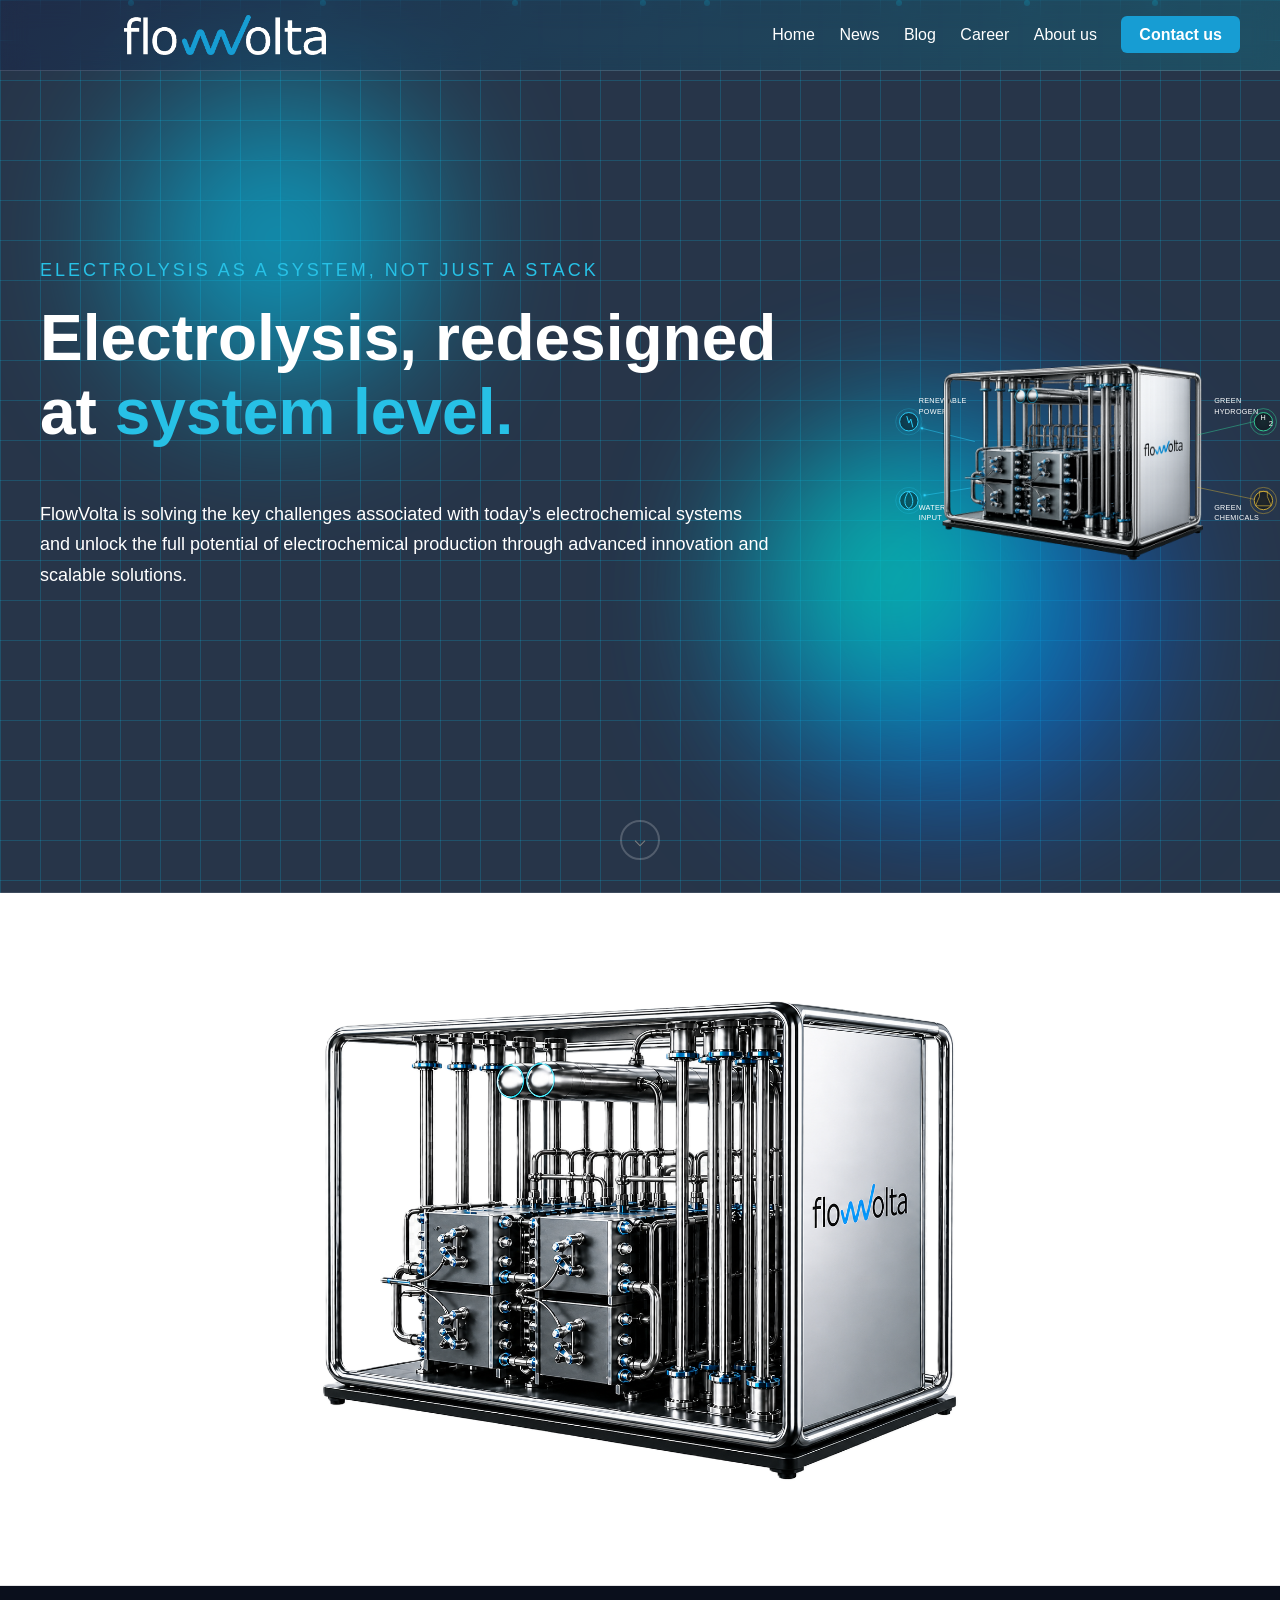
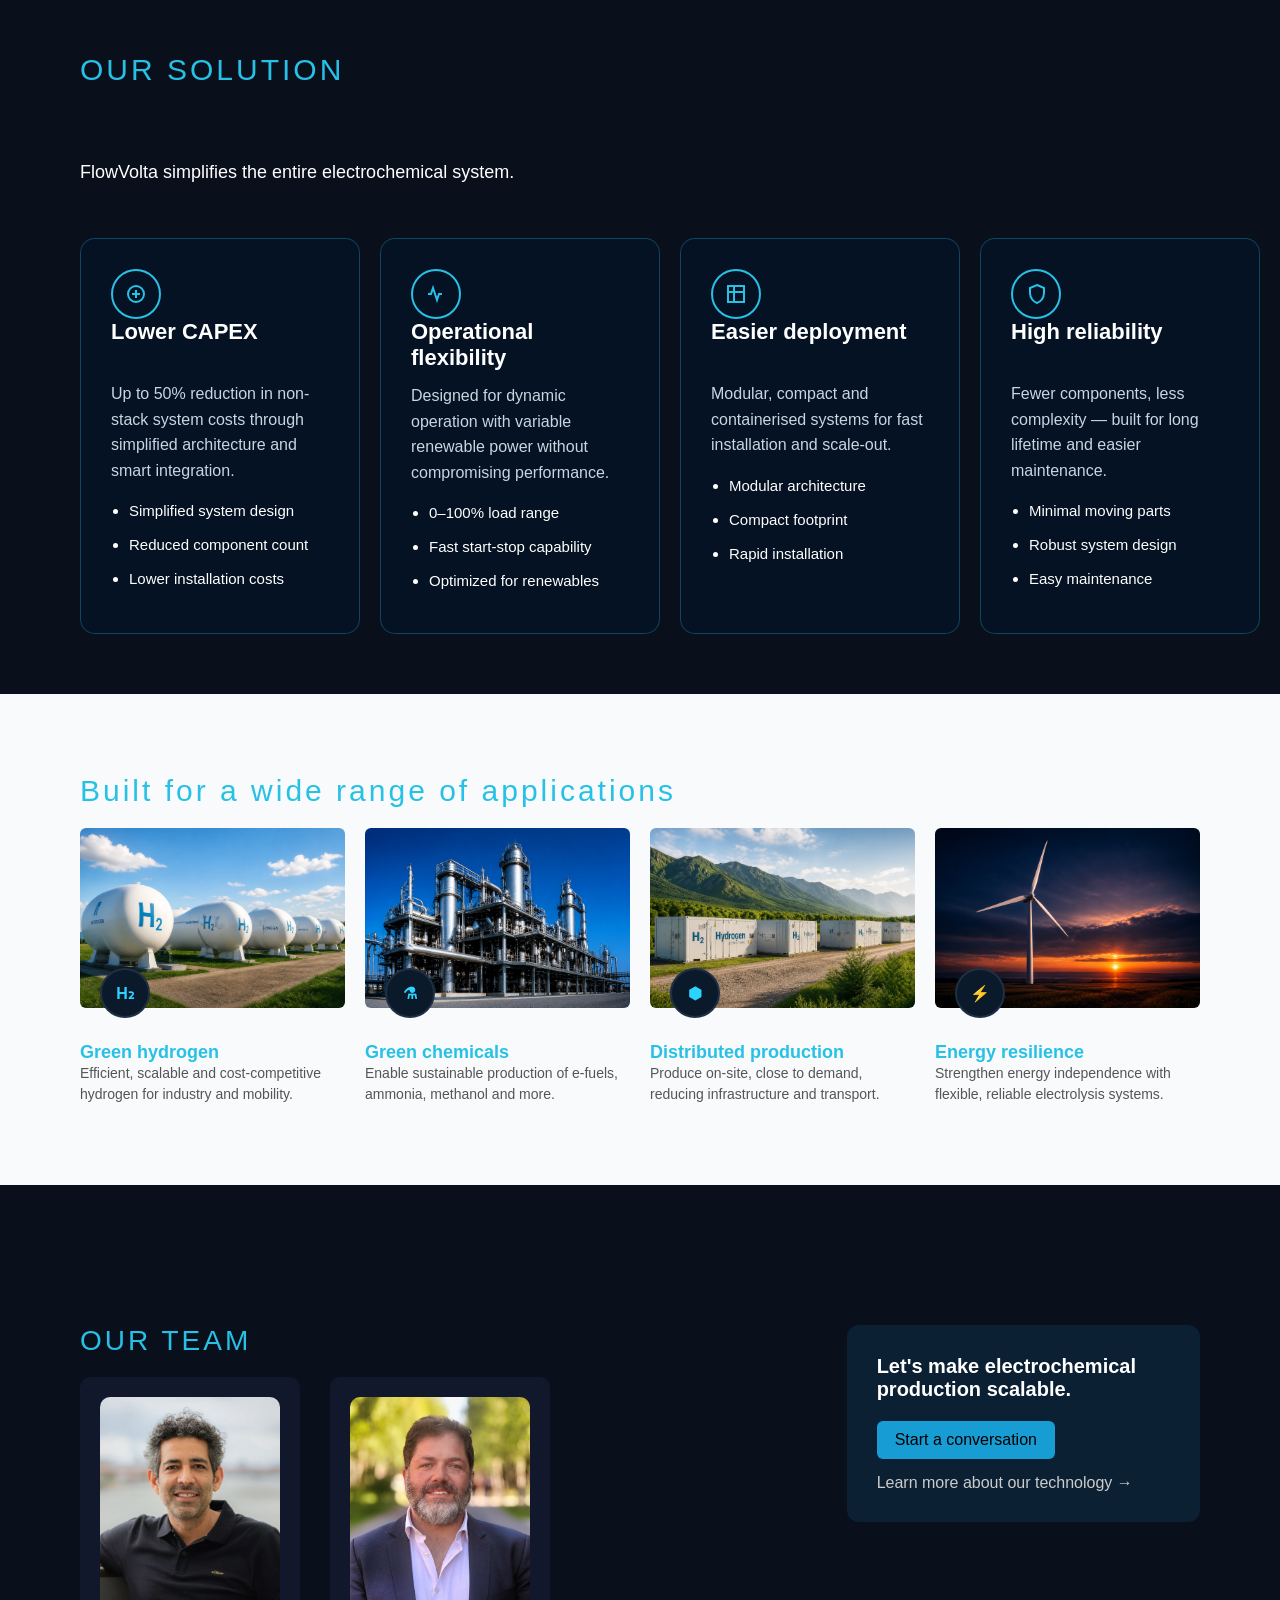
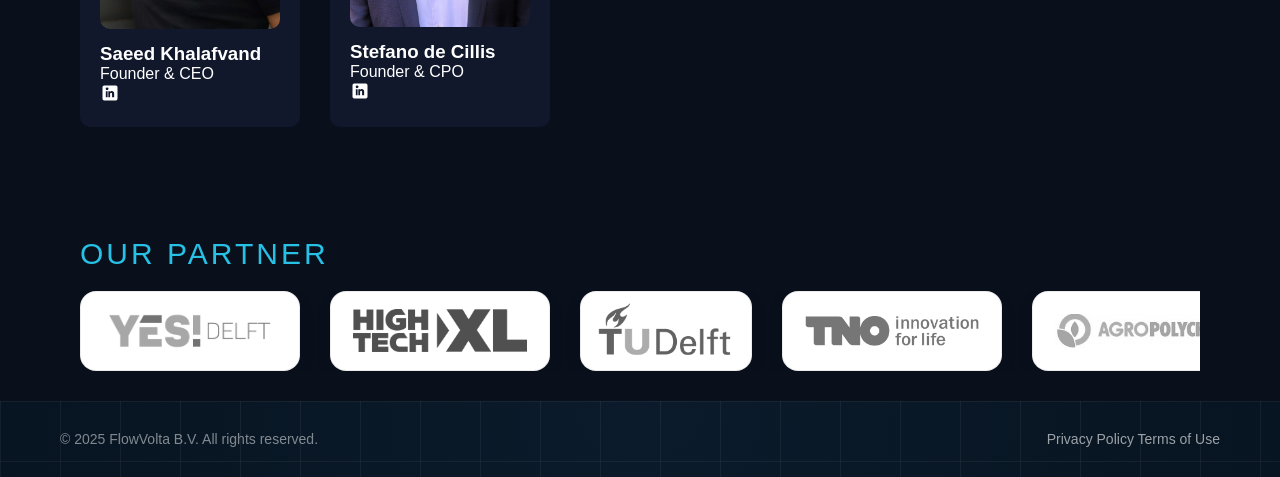
==== commit 3b0f72df: "Remove technology" ====
--- a/index.html
+++ b/index.html
@@ -94,7 +94,7 @@
 
   <nav>
     <a href="index.html">Home</a>
-    <a href="technology.html">Technology</a>
+    <!--<a href="technology.html">Technology</a>-->
     <a href="news.html">News</a>
 	<a href="blog.html">Blog</a>
 	<a href="career.html">Career</a>
--- a/styles.css
+++ b/styles.css
@@ -6,11 +6,7 @@
     font-family: "Segoe UI", sans-serif;
 }
 
-body {
-    background: #1e293b;
-    color: #ffffff;
-    overflow-x: hidden;
-}
+
 
 /* ===== HEADER ===== */
 header {
@@ -247,9 +243,17 @@
     font-family: Arial, Helvetica, sans-serif;
     background: radial-gradient(circle at top, #0b1f3a, #050c18);
     color: white;
-}
-
-/* TOP TEXT */
+	
+}
+/*body {
+    background: #1e293b;
+    color: #ffffff;
+    overflow-x: hidden;
+}
+ body {
+    overflow-x: hidden;
+  }
+ TOP TEXT */
 .subtitle {
     color: #27c1e6;
     letter-spacing: 3px;
@@ -389,6 +393,7 @@
 }
 html {
     scroll-behavior: smooth;
+	 scroll-padding-top: 80px;
 }
 
 /* wrapper handles position + animation */
@@ -1580,10 +1585,7 @@
 /* ============================= */
 @media (max-width: 768px) {
 
-  body {
-    overflow-x: hidden;
-  }
-
+ 
   /* HEADER */
   header {
     flex-direction: column;
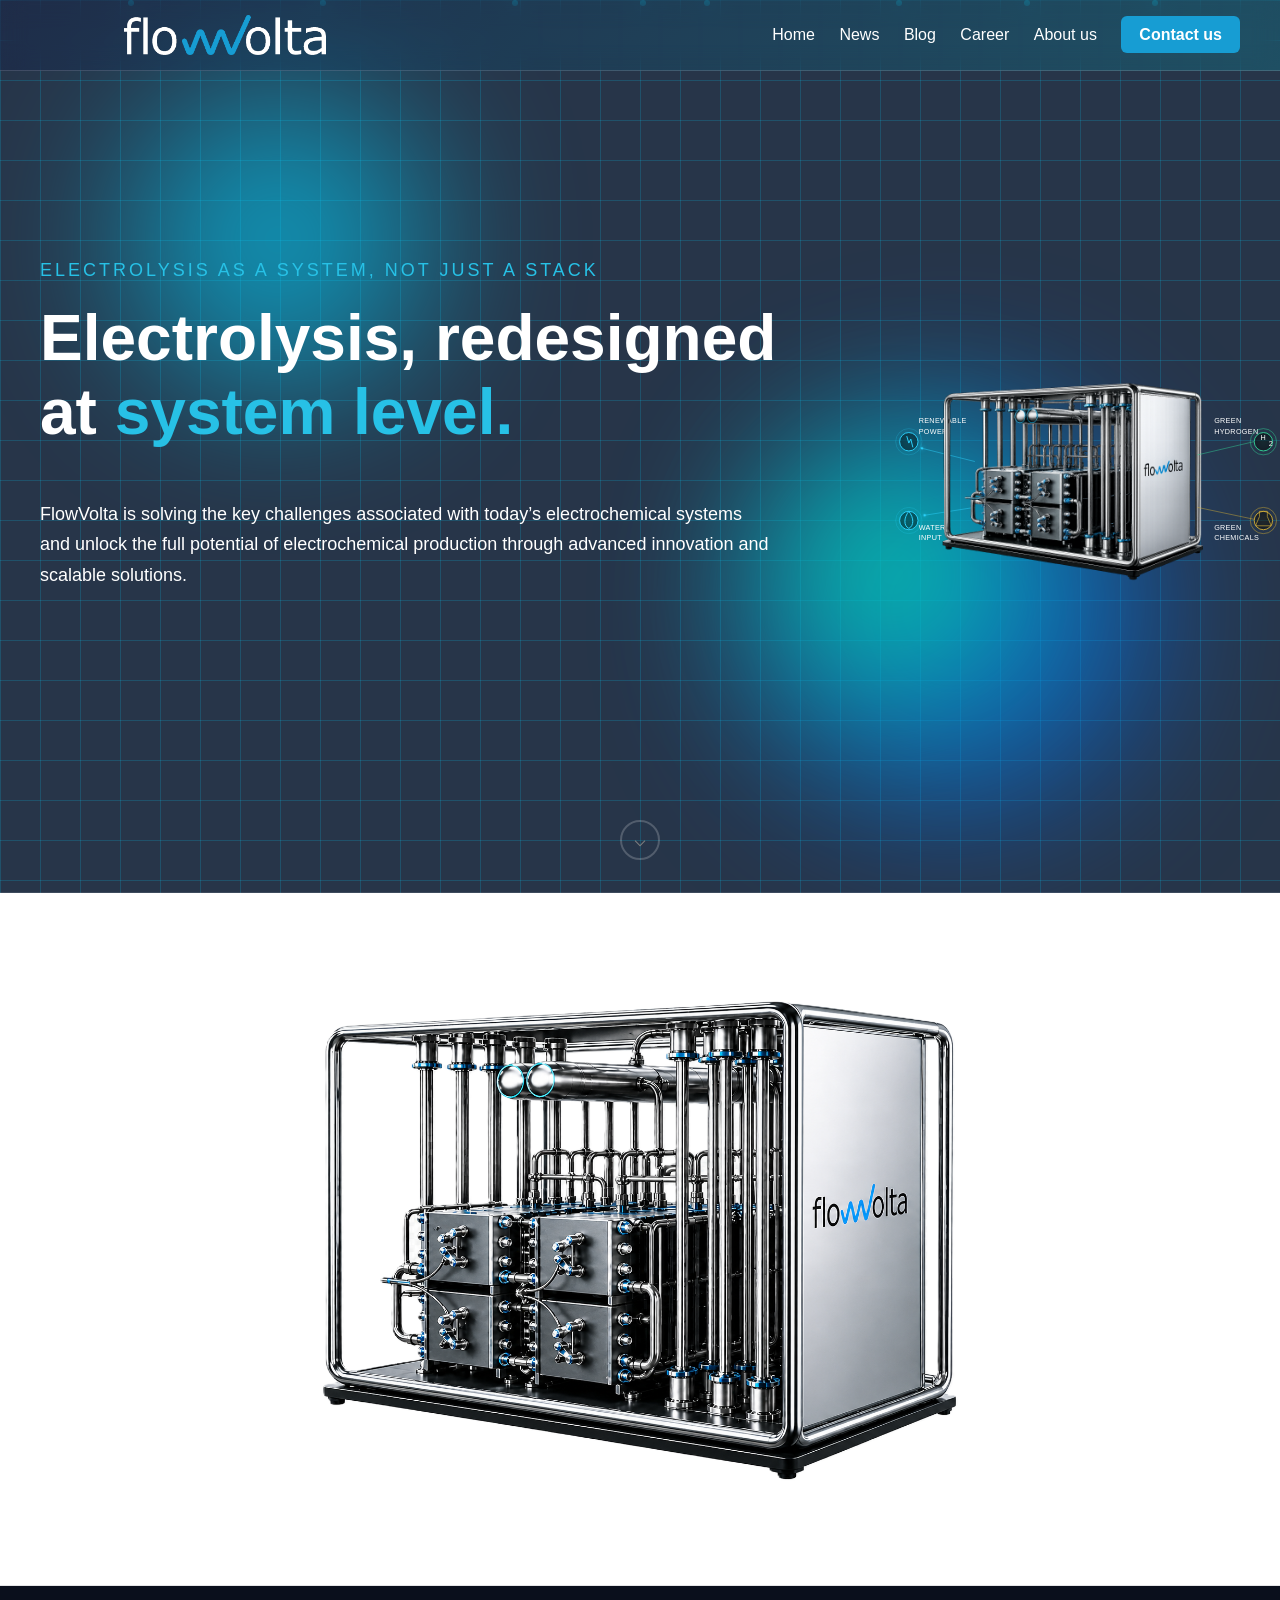
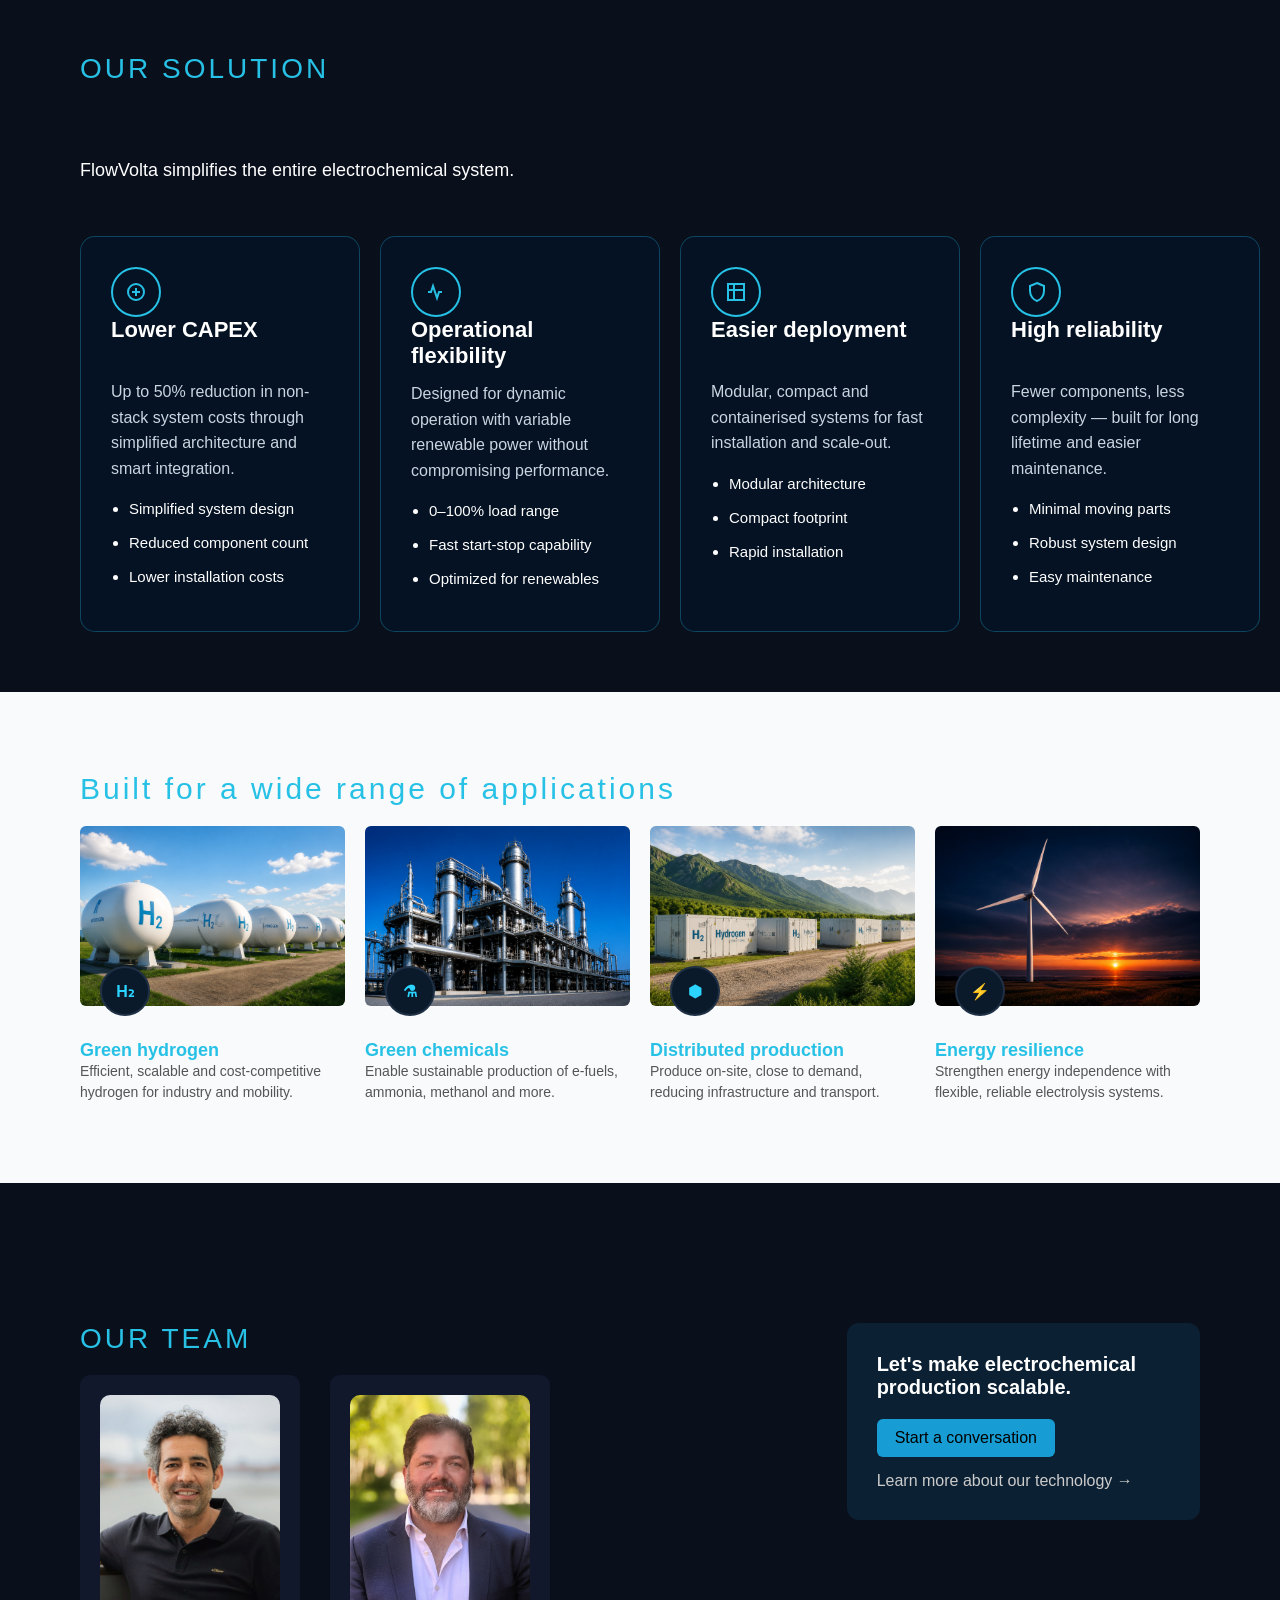
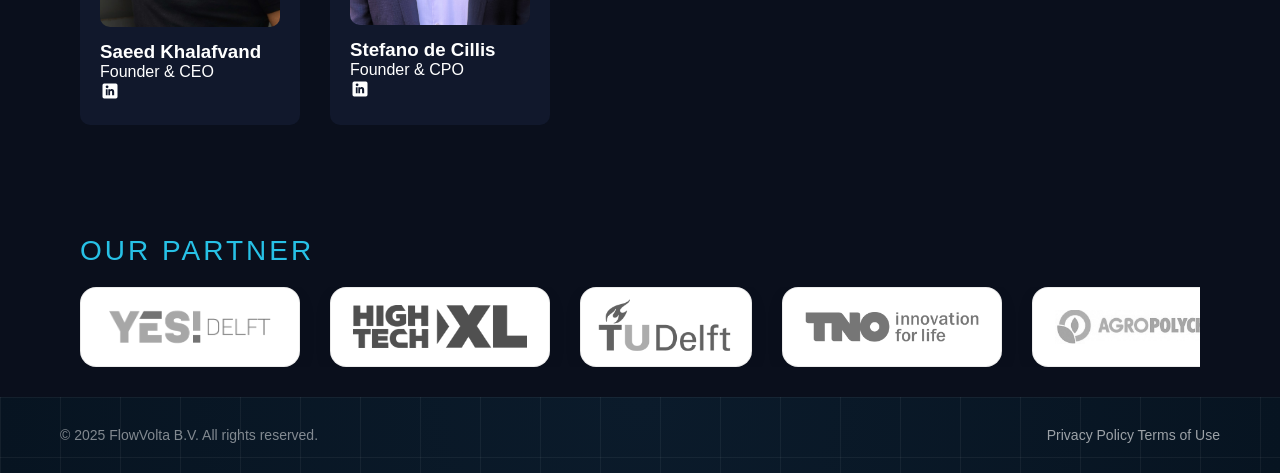
==== commit 7e0c4948: "Fix the color" ====
--- a/index.html
+++ b/index.html
@@ -261,8 +261,9 @@
 <!---------------->
 
 <div class="wrapper">
+<div class="team-left">
   <div class="subtitle">OUR SOLUTION</div>
-
+</div>
   <div class="content">
     FlowVolta simplifies the entire electrochemical system.
   </div>
@@ -464,8 +465,9 @@
 
 </div>
 <section class="partners">
+<div class="team-left">
   <div class="subtitle">OUR PARTNER</div>
-
+</div>
   <div class="partners-slider">
     <div class="partners-track">
 
--- a/styles.css
+++ b/styles.css
@@ -1713,4 +1713,144 @@
     flex-wrap: wrap;
     justify-content: center;
   }
-}+}
+
+
+/************************/
+
+/* =========================
+   RESPONSIVE BLOG FIX
+========================= */
+
+/* ---------- GENERAL ---------- */
+section {
+  padding: 120px 60px 80px;
+}
+
+img {
+  width: 100%;
+  height: auto;
+}
+
+/* ---------- HEADER ---------- */
+.nav {
+  display: flex;
+  gap: 20px;
+  align-items: center;
+}
+
+/* ---------- TWO COLUMN ---------- */
+.two-col {
+  display: flex;
+  align-items: center;
+  gap: 60px;
+}
+
+.two-col .left,
+.two-col .right {
+  flex: 1;
+}
+
+/* ---------- IMAGE FIX ---------- */
+.image-wrap {
+  position: relative;
+  width: 100%;
+  height: auto;
+}
+
+.image-wrap img {
+  position: static !important;
+  width: 100%;
+  margin-bottom: 20px;
+}
+
+/* =========================
+   TABLET (<= 1024px)
+========================= */
+@media (max-width: 1024px) {
+
+  section {
+    padding: 100px 40px 60px;
+  }
+
+  .two-col {
+    gap: 40px;
+  }
+
+  .hero-text h2 {
+    font-size: 32px;
+  }
+
+}
+
+/* =========================
+   MOBILE (<= 768px)
+========================= */
+@media (max-width: 768px) {
+
+  /* HEADER STACK */
+  header {
+    flex-direction: column;
+    gap: 10px;
+    padding: 15px 20px;
+  }
+
+  .nav {
+    flex-wrap: wrap;
+    justify-content: center;
+    gap: 12px;
+  }
+
+  .nav a {
+    font-size: 14px;
+  }
+
+  /* SECTIONS */
+  section {
+    padding: 80px 20px 50px;
+  }
+
+  /* STACK COLUMNS */
+  .two-col {
+    flex-direction: column;
+    text-align: center;
+    gap: 30px;
+  }
+
+  /* FIX TEXT WIDTH */
+  .content {
+    padding: 20px 0;
+    font-size: 16px;
+  }
+
+  /* HEADINGS */
+  .hero-text h2 {
+    font-size: 26px;
+    line-height: 1.3;
+  }
+
+  .left h2 {
+    font-size: 24px;
+  }
+
+  /* IMAGES */
+  .two-col .right img {
+    width: 100%;
+    max-width: 100%;
+  }
+
+  /* REMOVE IMAGE OVERLAP */
+  .image-wrap {
+    display: flex;
+    flex-direction: column;
+    gap: 20px;
+    height: auto;
+  }
+
+  /* FOOTER */
+  .footer-content {
+    flex-direction: column;
+    gap: 10px;
+    text-align: center;
+  }
+}
